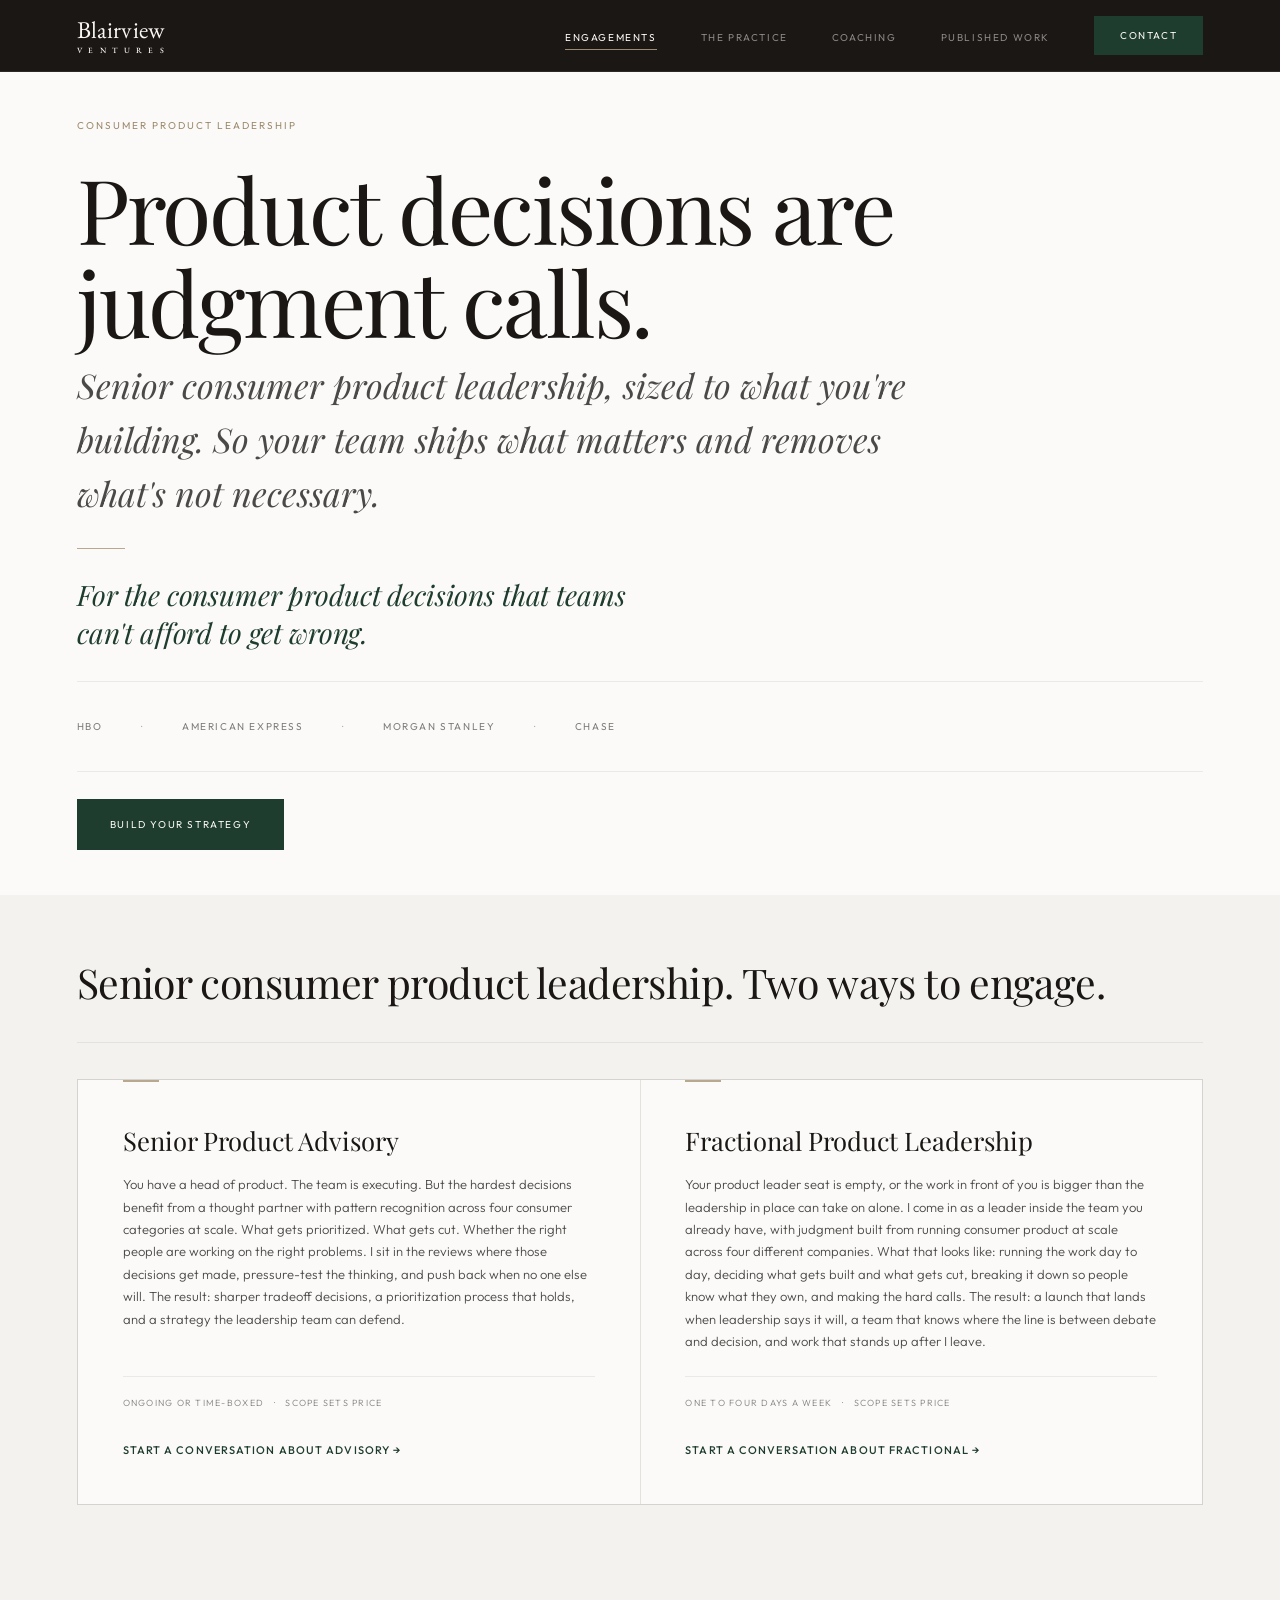
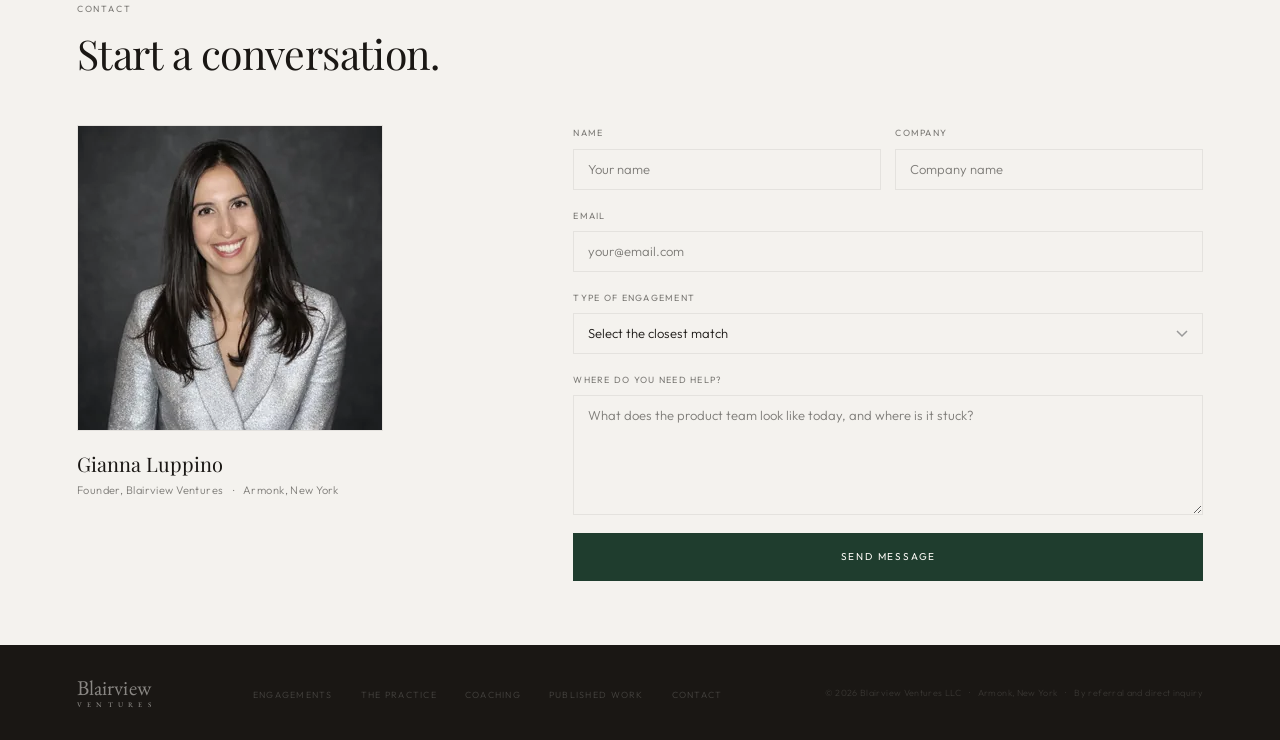
==== index.html @ 841ddc48 "Add files via upload" ====
<!doctype html>
<html lang="en">
<head>
<meta charset="utf-8">
<meta name="viewport" content="width=device-width, initial-scale=1, viewport-fit=cover">

<!-- Favicon — hosted PNG files so Google can crawl them for search results.
     favicon.png and apple-touch-icon.png must live at the repo root. -->
<link rel="icon" type="image/png" sizes="512x512" href="https://blairviewventures.com/favicon.png">
<link rel="icon" type="image/png" sizes="192x192" href="https://blairviewventures.com/favicon.png">
<link rel="apple-touch-icon" href="https://blairviewventures.com/apple-touch-icon.png">

<!-- ═══ PRIMARY SEO ═══
     Title includes: full "Chief Product Officer" disambiguation,
     VP of Product, Head of Product, Senior Product Advisory,
     and "Consumer-Facing" modifier for niche ownership.
     ═══════════════════ -->
<title>Blairview Ventures | Fractional Chief Product Officer (CPO), VP of Product, and Senior Product Advisory for Consumer-Facing Companies</title>
<meta name="description" content="Fractional product leadership for consumer-facing digital companies. Senior Product Advisory, Fractional CPO, and Fractional VP of Product. 17 years building consumer products at HBO GO (11-platform rollout in rapid succession), American Express (Pay with Membership Rewards inside Uber), Morgan Stanley (first production GenAI advisor platform), and Chase (digital wallets and payments). Armonk, NY.">

<!-- Open Graph -->
<meta property="og:title" content="Blairview Ventures | Fractional Consumer Product Leadership">
<meta property="og:description" content="Senior Product Advisory, Fractional Chief Product Officer, and Fractional VP of Product for consumer-facing companies. Built at HBO, American Express, Morgan Stanley, and Chase. ">
<meta property="og:type" content="website">
<meta property="og:url" content="https://blairviewventures.com">
<meta property="og:locale" content="en_US">

<!-- Twitter Card -->
<meta name="twitter:card" content="summary">
<meta name="twitter:title" content="Blairview Ventures | Fractional Product Leadership for Consumer Companies">
<meta name="twitter:description" content="Senior Product Advisory, Fractional CPO, and Fractional VP of Product for consumer-facing companies. Built at HBO, American Express, Morgan Stanley, and Chase.">

<!-- Canonical -->
<link rel="canonical" href="https://blairviewventures.com/">

<!-- Theme -->
<meta name="theme-color" content="#1A1714">
<meta name="apple-mobile-web-app-capable" content="yes">
<meta name="apple-mobile-web-app-status-bar-style" content="black-translucent">

<!-- ═══════════════════════════════════════════════════════════
     JSON-LD STRUCTURED DATA
     @graph with 9 entities:
     - ProfessionalService (Blairview Ventures LLC)
     - Person (Gianna Luppino) with hasOccupation alternates
     - 3x Service (Advisory, CPO, VP) with alternateName arrays
     - WebSite + WebPage
     - FAQPage (People Also Ask questions from SERP research)
     ═══════════════════════════════════════════════════════════ -->
<script type="application/ld+json">
{
  "@context": "https://schema.org",
  "@graph": [
    {
      "@type": "ProfessionalService",
      "@id": "https://blairviewventures.com/#organization",
      "name": "Blairview Ventures LLC",
      "legalName": "Blairview Ventures LLC",
      "url": "https://blairviewventures.com",
      "logo": {
        "@type": "ImageObject",
        "url": "https://blairviewventures.com/favicon.png",
        "width": 512,
        "height": 512
      },
      "image": "https://blairviewventures.com/favicon.png",
      "description": "Fractional product leadership and senior product advisory for consumer-facing digital companies. Three engagement types: Senior Product Advisory, Fractional Chief Product Officer (CPO), and Fractional VP of Product. Specializing in consumer product judgment, team management, prioritization, and execution at scale across streaming, payments, commerce, AI, and consumer digital products.",
      "foundingDate": "2026",
      "founder": { "@id": "https://blairviewventures.com/#founder" },
      "address": {
        "@type": "PostalAddress",
        "addressLocality": "Armonk",
        "addressRegion": "NY",
        "addressCountry": "US"
      },
      "areaServed": { "@type": "Country", "name": "United States" },
      "priceRange": "$$$",
      "knowsAbout": [
        { "@type": "Thing", "name": "Product Management", "sameAs": "https://en.wikipedia.org/wiki/Product_management" },
        { "@type": "Thing", "name": "Product Strategy", "sameAs": "https://en.wikipedia.org/wiki/Product_strategy" },
        { "@type": "Thing", "name": "New Product Development", "sameAs": "https://en.wikipedia.org/wiki/New_product_development" },
        { "@type": "Thing", "name": "User Experience Design", "sameAs": "https://en.wikipedia.org/wiki/User_experience_design" },
        { "@type": "Thing", "name": "Generative Artificial Intelligence", "sameAs": "https://en.wikipedia.org/wiki/Generative_artificial_intelligence" },
        { "@type": "Thing", "name": "Digital Wallet", "sameAs": "https://en.wikipedia.org/wiki/Digital_wallet" },
        { "@type": "Thing", "name": "Streaming Media", "sameAs": "https://en.wikipedia.org/wiki/Streaming_media" },
        "Fractional Chief Product Officer",
        "Fractional CPO for Consumer Companies",
        "B2C Product Leadership",
        "Consumer Digital Product Strategy",
        "Product Team Management and Prioritization",
        "Consumer Product Launch Strategy"
      ],
      "sameAs": [
        "https://www.linkedin.com/company/blairview-ventures"
      ],
      "hasOfferCatalog": {
        "@type": "OfferCatalog",
        "name": "Fractional Product Leadership Engagements",
        "itemListElement": [
          { "@type": "Offer", "itemOffered": { "@id": "https://blairviewventures.com/#service-advisory" } },
          { "@type": "Offer", "itemOffered": { "@id": "https://blairviewventures.com/#service-leadership" } }
        ]
      },
      "contactPoint": {
        "@type": "ContactPoint",
        "contactType": "New business inquiry",
        "email": "gianna@blairviewventures.com",
        "url": "https://blairviewventures.com/#contact",
        "areaServed": "US",
        "availableLanguage": "English",
        "description": "By appointment via Calendly. Every inquiry is read directly. Substantive response within two business days when there is a fit."
      },
      "potentialAction": {
        "@type": "ReserveAction",
        "name": "Book a 20-minute fit conversation",
        "target": {
          "@type": "EntryPoint",
          "urlTemplate": "https://calendly.com/gianna-blairviewventures/quick-connect",
          "actionPlatform": [
            "http://schema.org/DesktopWebPlatform",
            "http://schema.org/MobileWebPlatform"
          ]
        },
        "result": {
          "@type": "Reservation",
          "name": "Fit conversation"
        }
      }
    },
    {
      "@type": "Person",
      "@id": "https://blairviewventures.com/#founder",
      "name": "Gianna Luppino",
      "image": {
        "@type": "ImageObject",
        "url": "https://blairviewventures.com/Gianna_Luppino_Headshot.png",
        "width": 1024,
        "height": 1024
      },
      "jobTitle": "Founder, Fractional Chief Product Officer, and Senior Product Advisor",
      "description": "17 years building consumer-facing digital products at HBO, American Express, Morgan Stanley, and Chase. Fractional CPO, VP of Product, and Senior Product Advisor specializing in consumer product judgment, team management, prioritization, and product execution at scale.",
      "url": "https://blairviewventures.com",
      "worksFor": { "@id": "https://blairviewventures.com/#organization" },
      "address": {
        "@type": "PostalAddress",
        "addressLocality": "Armonk",
        "addressRegion": "NY",
        "addressCountry": "US"
      },
      "knowsAbout": [
        { "@type": "Thing", "name": "Product Management", "sameAs": "https://en.wikipedia.org/wiki/Product_management" },
        { "@type": "Thing", "name": "Streaming Media", "sameAs": "https://en.wikipedia.org/wiki/Streaming_media" },
        { "@type": "Thing", "name": "Digital Wallet", "sameAs": "https://en.wikipedia.org/wiki/Digital_wallet" },
        { "@type": "Thing", "name": "Generative Artificial Intelligence", "sameAs": "https://en.wikipedia.org/wiki/Generative_artificial_intelligence" },
        { "@type": "Thing", "name": "Loyalty Program", "sameAs": "https://en.wikipedia.org/wiki/Loyalty_program" },
        "Consumer Product Judgment",
        "Fractional Chief Product Officer",
        "Product Team Leadership and Management",
        "Product Prioritization and Roadmapping",
        "Consumer Product Launch at Scale"
      ],
      "sameAs": [
        "https://www.linkedin.com/in/gianna-luppino"
      ],
      "hasOccupation": [
        { "@type": "Occupation", "name": "Fractional Chief Product Officer" },
        { "@type": "Occupation", "name": "Fractional VP of Product" },
        { "@type": "Occupation", "name": "Senior Product Advisor" }
      ]
    },
    {
      "@type": "Service",
      "@id": "https://blairviewventures.com/#service-advisory",
      "name": "Senior Product Advisory",
      "alternateName": ["Product Strategy Advisory", "External Product Advisor", "Product Strategy Consulting", "Senior Product Consultant", "Fractional Product Advisor", "Consumer Product Strategy Advisory"],
      "serviceType": "Senior Product Advisory",
      "description": "Thought partnership for Chief Product Officers and VP Products navigating high-stakes product decisions, launch readiness, and product strategy pressure-testing. Pattern recognition from building and shipping consumer products across HBO, American Express, Morgan Stanley, and Chase over 17 years. Focused on what gets prioritized, what gets cut, and whether the right people are working on the right problems.",
      "provider": { "@id": "https://blairviewventures.com/#organization" },
      "areaServed": { "@type": "Country", "name": "United States" },
      "audience": { "@type": "BusinessAudience", "audienceType": "CPOs, VP Products, and product leaders at funded consumer-facing companies" }
    },
    {
      "@type": "Service",
      "@id": "https://blairviewventures.com/#service-leadership",
      "name": "Fractional Product Leadership",
      "alternateName": ["Fractional Chief Product Officer", "Fractional CPO", "Interim CPO", "Fractional VP of Product", "Interim VP of Product", "Fractional Head of Product", "Fractional CPO for Consumer Companies"],
      "serviceType": "Fractional Product Leadership",
      "description": "Full ownership of product strategy, team management, prioritization, and execution for consumer-facing companies with no dedicated product leader or a vacant VP Product seat. Whether the title is VP of Product, Head of Product, or another variant depends on the organization. The operator manages the people, the process, and the shipping cadence as a member of the leadership team.",
      "provider": { "@id": "https://blairviewventures.com/#organization" },
      "areaServed": { "@type": "Country", "name": "United States" },
      "audience": { "@type": "BusinessAudience", "audienceType": "Funded consumer-facing companies with no CPO or VP Product, technical founders, post-acquisition companies where product leadership was lost, companies where the VP Product seat is vacant" }
    },
    {
      "@type": "WebSite",
      "@id": "https://blairviewventures.com/#website",
      "url": "https://blairviewventures.com",
      "name": "Blairview Ventures",
      "publisher": { "@id": "https://blairviewventures.com/#organization" }
    },
    {
      "@type": "WebPage",
      "@id": "https://blairviewventures.com/#webpage",
      "url": "https://blairviewventures.com",
      "name": "Blairview Ventures — Fractional Chief Product Officer, VP of Product, and Senior Product Advisory for Consumer Companies",
      "isPartOf": { "@id": "https://blairviewventures.com/#website" },
      "about": { "@id": "https://blairviewventures.com/#organization" },
      "description": "Fractional product leadership for consumer-facing companies. Senior Product Advisory, Fractional CPO, and Fractional VP of Product. "
    },
    {
      "@type": "Book",
      "@id": "https://blairviewventures.com/#book-directness-penalty",
      "name": "The Directness Penalty",
      "alternateName": "The Directness Penalty: The quiet cost of being direct at the senior level",
      "author": { "@id": "https://blairviewventures.com/#founder" },
      "publisher": { "@id": "https://blairviewventures.com/#organization" },
      "inLanguage": "en-US",
      "bookFormat": "https://schema.org/EBook",
      "datePublished": "2026",
      "description": "The quiet cost of being direct at the senior level. How it shows up in performance reviews, promotion committees, and peer perception, and how to keep the directness that got you there without paying for it in every cycle. Frameworks for senior women in product, engineering, finance, and other leadership tracks.",
      "audience": { "@type": "Audience", "audienceType": "Senior women in product, engineering, finance, and leadership roles" },
      "about": [
        "Workplace communication for senior women",
        "Performance reviews and promotion committees",
        "Directness in professional feedback",
        "Gender dynamics in performance evaluation"
      ],
      "offers": {
        "@type": "Offer",
        "price": "197.00",
        "priceCurrency": "USD",
        "availability": "https://schema.org/InStock",
        "url": "https://blairviewventures.gumroad.com/l/directness-penalty",
        "seller": { "@id": "https://blairviewventures.com/#organization" }
      },
      "url": "https://blairviewventures.gumroad.com/l/directness-penalty"
    },
    {
      "@type": "Book",
      "@id": "https://blairviewventures.com/#book-real-offer",
      "name": "The Real Offer",
      "alternateName": "The Real Offer: What nobody tells you about getting in, moving up, and getting out",
      "author": { "@id": "https://blairviewventures.com/#founder" },
      "publisher": { "@id": "https://blairviewventures.com/#organization" },
      "inLanguage": "en-US",
      "bookFormat": "https://schema.org/EBook",
      "datePublished": "2026",
      "description": "What nobody tells you about getting in, moving up, and getting out. The political landscape, how compensation decisions are really made, and how to leave on your terms. Written for early-career professionals in finance, technology, and media, and for the senior women who mentor them.",
      "audience": { "@type": "Audience", "audienceType": "Early career professionals in finance, technology, and media" },
      "about": [
        "Job offer negotiation",
        "Career advancement and promotion",
        "Workplace politics and culture",
        "Compensation and equity",
        "Strategic exits and resignations"
      ],
      "offers": {
        "@type": "Offer",
        "price": "127.00",
        "priceCurrency": "USD",
        "availability": "https://schema.org/InStock",
        "url": "https://blairviewventures.gumroad.com/l/real-offer",
        "seller": { "@id": "https://blairviewventures.com/#organization" }
      },
      "url": "https://blairviewventures.gumroad.com/l/real-offer"
    },
    {
      "@type": "FAQPage",
      "@id": "https://blairviewventures.com/#faq",
      "mainEntity": [
        {
          "@type": "Question",
          "name": "What does a fractional Chief Product Officer (CPO) do?",
          "acceptedAnswer": {
            "@type": "Answer",
            "text": "A fractional Chief Product Officer provides senior product leadership on a part-time or project basis. At Blairview Ventures, this means full ownership of product strategy, team management, prioritization, and execution for consumer-facing companies that do not have a dedicated product leader. The fractional CPO runs product as a member of the leadership team, managing what gets built, who builds it, and in what order."
          }
        },
        {
          "@type": "Question",
          "name": "What is the difference between a fractional CPO and an interim CPO?",
          "acceptedAnswer": {
            "@type": "Answer",
            "text": "An interim CPO is a full-time, short-term engagement focused on operational continuity, typically filling a vacant seat for 6 to 12 months. A fractional CPO works part-time on an ongoing basis, providing executive product leadership without the cost or commitment of a full-time hire. The fractional model works best when the company needs senior product judgment and team leadership but the workload does not yet justify a full-time executive."
          }
        },
        {
          "@type": "Question",
          "name": "When should a consumer company consider hiring a fractional CPO?",
          "acceptedAnswer": {
            "@type": "Answer",
            "text": "A consumer-facing company should consider a fractional CPO when product decisions are being made by a technical founder or CEO at 50 or more employees, when the CPO or VP Product seat was lost and not replaced, when the product team has grown beyond what the founder can manage, or when the company is approaching a major consumer product launch and needs senior product leadership without a 3 to 6 month executive search."
          }
        },
        {
          "@type": "Question",
          "name": "What is the difference between a fractional CPO and a Senior Product Advisor?",
          "acceptedAnswer": {
            "@type": "Answer",
            "text": "A fractional CPO has full ownership of product strategy and execution, including managing the product team. A Senior Product Advisor works with existing product leadership as a thought partner on high-stakes decisions, launch readiness, and strategy pressure-testing. The advisor brings the judgment; the internal team does the work. The right structure depends on whether the company needs someone to own the function or sharpen it."
          }
        }
      ]
    }
  ]
}
</script>

<!-- ═══ GA4 ANALYTICS — Activated April 27, 2026 ═══ -->
<script async src="https://www.googletagmanager.com/gtag/js?id=G-Q9TN40JF1M"></script>
<script>
  window.dataLayer = window.dataLayer || [];
  function gtag(){dataLayer.push(arguments);}
  gtag('js', new Date());
  gtag('config', 'G-Q9TN40JF1M');
</script>

<link rel="preconnect" href="https://fonts.googleapis.com">
<link rel="preconnect" href="https://fonts.gstatic.com" crossorigin>
<link rel="preload" as="style" href="https://fonts.googleapis.com/css2?family=EB+Garamond:wght@400;500&family=Playfair+Display:ital,wght@0,300;0,400;0,500;1,300;1,400&family=Outfit:wght@300;400;500&display=swap">
<link href="https://fonts.googleapis.com/css2?family=EB+Garamond:wght@400;500&family=Playfair+Display:ital,wght@0,300;0,400;0,500;1,300;1,400&family=Outfit:wght@300;400;500&display=swap" rel="stylesheet" media="print" onload="this.media='all'">
<noscript><link href="https://fonts.googleapis.com/css2?family=EB+Garamond:wght@400;500&family=Playfair+Display:ital,wght@0,300;0,400;0,500;1,300;1,400&family=Outfit:wght@300;400;500&display=swap" rel="stylesheet"></noscript>

<!-- Inline override for contact-section large headshot (2026-05-22) -->
<style>
  .headshot-wrap--large { display: flex; flex-direction: column; align-items: flex-start; }
  .headshot-wrap--large .headshot--large {
    width: 100%;
    max-width: 360px;
    height: auto;
    aspect-ratio: 1 / 1;
    object-fit: cover;
    object-position: center top;
    filter: grayscale(15%) contrast(1.02);
    border: 1px solid var(--rule);
    margin-bottom: 20px;
  }
  .headshot-wrap--large .headshot-name { font-size: 20px; margin-top: 0; }
  .headshot-wrap--large .headshot-title { font-size: 11px; margin-top: 4px; }
  @media (max-width: 768px) {
    .headshot-wrap--large .headshot--large { max-width: 240px; }
  }
</style>
</head>
<link rel="stylesheet" href="/styles.css">
<body>

<!-- ═══ NAV ═══ -->
<nav role="banner">
  <div class="nav-inner">
    <a href="/" class="nav-logo" aria-label="Blairview Ventures">
      <span class="wordmark-stack">
        <span class="wm-primary">Blairview</span>
        <span class="wm-secondary" aria-hidden="true"><span>V</span><span>E</span><span>N</span><span>T</span><span>U</span><span>R</span><span>E</span><span>S</span></span>
      </span>
    </a>
    <ul class="nav-links" role="list">
      <li><a href="/#engagements" class="nav-active" title="Engagement types and fractional product leadership">Engagements</a></li>
      <li><a href="/practice/" title="Gianna Luppino's 17-year product leadership background">The Practice</a></li>
      <li><a href="/coaching/" title="Interview coaching for product leaders">Coaching</a></li>
      <li><a href="/published-work/" title="The Directness Penalty and The Real Offer">Published Work</a></li>
      <li><a href="/#contact" class="nav-cta" title="Start a 20-minute fit conversation">Contact</a></li>
    </ul>
    <button class="nav-hamburger" id="hamburger" aria-label="Menu" aria-expanded="false">
      <span></span><span></span><span></span>
    </button>
  </div>
</nav>

<div class="mobile-drawer" id="drawer" role="navigation" aria-label="Mobile menu">
  <a href="/#engagements" class="nav-active" onclick="closeDrawer()">Engagements</a>
  <a href="/practice/" onclick="closeDrawer()">The Practice</a>
  <a href="/coaching/" onclick="closeDrawer()">Coaching</a>
  <a href="/published-work/" onclick="closeDrawer()">Published Work</a>
  <a href="/#contact" class="mob-cta" onclick="closeDrawer()">Contact</a>
</div>

<main>

<!-- ═══ HERO ═══ -->
<section class="hero" id="top">
  <div class="inner">
    <p class="hero-eyebrow" style="color:var(--gold)">Consumer Product Leadership</p>

    <h1 class="hero-headline">
      Product decisions are judgment calls.
      <em>Senior consumer product leadership, sized to what you're building. So your team ships what matters and removes what's not necessary.</em>
    </h1>

    <div class="hero-rule"></div>

    <div class="hero-signature">For the consumer product decisions that teams can't afford to get wrong.</div>

    <div class="hero-cred-strip" style="display:flex;align-items:center;gap:clamp(20px,3vw,40px);font-family:var(--ff-body);font-size:10px;letter-spacing:0.16em;text-transform:uppercase;color:var(--text-caption);font-weight:400;padding:clamp(24px,3vw,36px) 0;margin:clamp(16px,2vw,24px) 0;border-top:0.5px solid var(--rule);border-bottom:0.5px solid var(--rule);opacity:0;animation:fadeUp 0.8s ease 0.8s forwards;">
      <span>HBO</span>
      <span class="hero-cred-divider" style="color:var(--gold-light)">&middot;</span>
      <span>American Express</span>
      <span class="hero-cred-divider" style="color:var(--gold-light)">&middot;</span>
      <span>Morgan Stanley</span>
      <span class="hero-cred-divider" style="color:var(--gold-light)">&middot;</span>
      <span>Chase</span>
    </div>

    <div class="hero-actions">
      <a href="#contact" class="btn btn-sage">Build Your Strategy</a>
    </div>
  </div>
</section>


<!-- ═══ ENGAGEMENTS ═══ -->
<section class="section" style="background:var(--cream-2)" id="engagements">
  <div class="inner">
    <div style="padding-bottom:clamp(24px,3vw,36px);margin-bottom:clamp(24px,3vw,36px);border-bottom:1px solid var(--rule);">
      <!-- H2 covers both engagement types and replaces the prior split header + paragraph -->
      <h2 class="display-md reveal reveal-d1">Senior consumer product leadership. Two ways to engage.</h2>
    </div>
    <div class="eng-grid reveal" style="grid-template-columns: repeat(2, 1fr);">
      <!-- SENIOR PRODUCT ADVISORY -->
      <div class="eng-card">
        <div class="eng-name">Senior Product Advisory</div>
        <div class="mobile-collapse-wrap">
          <input type="checkbox" id="mc-advisory" class="mobile-collapse-input">
          <div class="eng-body mobile-collapse">You have a head of product. The team is executing. But the hardest decisions benefit from a thought partner with pattern recognition across four consumer categories at scale. What gets prioritized. What gets cut. Whether the right people are working on the right problems. I sit in the reviews where those decisions get made, pressure-test the thinking, and push back when no one else will. The result: sharper tradeoff decisions, a prioritization process that holds, and a strategy the leadership team can defend.</div>
          <label class="mobile-collapse-toggle" for="mc-advisory"><span class="more-label">Read more &rarr;</span><span class="less-label">Read less</span></label>
        </div>
        <div class="eng-footer">Ongoing or time-boxed &ensp;&middot;&ensp; Scope sets price</div>
        <a href="#contact?type=advisory" class="eng-cta" data-engagement="Senior Product Advisory">Start a Conversation About Advisory&nbsp;&rarr;</a>
      </div>
      <!-- FRACTIONAL PRODUCT LEADERSHIP -->
      <div class="eng-card">
        <div class="eng-name">Fractional Product Leadership</div>
        <div class="mobile-collapse-wrap">
          <input type="checkbox" id="mc-fractional" class="mobile-collapse-input">
          <div class="eng-body mobile-collapse">Your product leader seat is empty, or the work in front of you is bigger than the leadership in place can take on alone. I come in as a leader inside the team you already have, with judgment built from running consumer product at scale across four different companies. What that looks like: running the work day to day, deciding what gets built and what gets cut, breaking it down so people know what they own, and making the hard calls. The result: a launch that lands when leadership says it will, a team that knows where the line is between debate and decision, and work that stands up after I leave.</div>
          <label class="mobile-collapse-toggle" for="mc-fractional"><span class="more-label">Read more &rarr;</span><span class="less-label">Read less</span></label>
        </div>
        <div class="eng-footer">One to four days a week &ensp;&middot;&ensp; Scope sets price</div>
        <a href="#contact?type=fractional" class="eng-cta" data-engagement="Fractional Product Leadership">Start a Conversation About Fractional&nbsp;&rarr;</a>
      </div>
    </div>
  </div>
</section>

<!-- ═══════════════════════════════════════════════════════════
     ENGAGEMENT NOTES PLACEHOLDER
     Uncomment and populate when first anonymized engagement note
     is approved for display. Structure is ready; keep it spare
     (one note at a time, no testimonial-carousel pattern).

     Suggested pattern:
     - Label: "Engagement Note" or "From a recent engagement"
     - Body: 2-3 sentence anonymized outcome in operator voice
     - Attribution: "Series B consumer fintech" / "Seed-stage
       consumer marketplace" / similar — never named clients

<section class="section" style="background:var(--cream)" id="engagement-notes">
  <div class="inner">
    <p class="label reveal" style="margin-bottom:14px">Engagement Note</p>
    <div class="reveal reveal-d1" style="max-width:64ch;">
      <p class="display-sm" style="color:var(--ink);margin-bottom:20px;font-style:italic;">
        [2-3 sentence anonymized outcome goes here.]
      </p>
      <p class="label" style="color:var(--text-caption);">
        [Stage and category, no client name]
      </p>
    </div>
  </div>
</section>

     ═══════════════════════════════════════════════════════════ -->


<!-- COACHING section relocated to /coaching/ on 2026-05-22 -->


<!-- ═══ CONTACT ═══ -->
<section class="section" style="background:var(--cream-2)" id="contact">
  <div class="inner">
    <p class="label reveal" style="margin-bottom:14px">Contact</p>
    <h2 class="display-md reveal reveal-d1" style="margin-bottom:48px">Start a conversation.</h2>
    <div class="contact-grid">
      <div class="reveal reveal-d1">
        <div class="headshot-wrap headshot-wrap--large" style="margin-top:0;">
          <picture>
            <source type="image/webp" srcset="/images/Gianna_Luppino_Headshot_304.webp">
            <source type="image/png" srcset="/images/Gianna_Luppino_Headshot_304.png 2x, /images/Gianna_Luppino_Headshot_152.png 1x">
            <img src="/images/Gianna_Luppino_Headshot_304.png" alt="Gianna Luppino, Founder of Blairview Ventures" class="headshot headshot--large" loading="lazy" decoding="async">
          </picture>
          <p class="headshot-name">Gianna Luppino</p>
          <p class="headshot-title">Founder, Blairview Ventures &ensp;&middot;&ensp; Armonk, New York</p>
        </div>
      </div>
      <div class="reveal reveal-d2">
        <!--
        Formspree connected April 17, 2026
        -->
        <form id="contact-form" action="https://formspree.io/f/mlgablzr" method="POST" novalidate>
          <div class="form-row-2">
            <div class="form-group"><label class="form-lbl" for="f-name">Name</label><input id="f-name" type="text" name="name" class="form-ctrl" placeholder="Your name" autocomplete="name" required></div>
            <div class="form-group"><label class="form-lbl" for="f-company">Company</label><input id="f-company" type="text" name="company" class="form-ctrl" placeholder="Company name" autocomplete="organization"></div>
          </div>
          <div class="form-group"><label class="form-lbl" for="f-email">Email</label><input id="f-email" type="email" name="email" class="form-ctrl" placeholder="your@email.com" autocomplete="email" required></div>
          <div class="form-group">
            <label class="form-lbl" for="f-engagement">Type of Engagement</label>
            <select id="f-engagement" name="engagement" class="form-ctrl is-select">
              <option value="" disabled selected>Select the closest match</option>
              <option>Senior Product Advisory</option>
              <option>Fractional Product Leadership</option>
              <option>Interview Coaching</option>
              <option>Not sure yet</option>
            </select>
          </div>
          <div class="form-group"><label class="form-lbl" for="f-message">Where do you need help?</label><textarea id="f-message" name="message" class="form-ctrl is-textarea" placeholder="What does the product team look like today, and where is it stuck?" required></textarea></div>
          <button type="submit" class="form-submit" id="form-submit-btn">Send Message</button>
          <div id="form-success" style="display:none;margin-top:16px;padding:16px;background:var(--sage);color:var(--on-dark);font-size:13px;line-height:1.6;text-align:center;font-weight:300;">
            Message received.
          </div>
        </form>
      </div>
    </div>
  </div>
</section>

</main>

<!-- ═══ FOOTER ═══ -->
<footer class="footer-wrap" role="contentinfo">
  <div class="footer-inner">
    <span class="footer-brand" aria-label="Blairview Ventures">
      <span class="wordmark-stack wordmark-stack--footer">
        <span class="wm-primary">Blairview</span>
        <span class="wm-secondary" aria-hidden="true"><span>V</span><span>E</span><span>N</span><span>T</span><span>U</span><span>R</span><span>E</span><span>S</span></span>
      </span>
    </span>
    <ul class="footer-nav" role="list">
      <li><a href="/#engagements">Engagements</a></li>
      <li><a href="/practice/">The Practice</a></li>
      <li><a href="/coaching/">Coaching</a></li>
      <li><a href="/published-work/">Published Work</a></li>
      <li><a href="/#contact">Contact</a></li>
    </ul>
    <address class="footer-legal h-card" itemscope itemtype="https://schema.org/Organization" style="font-style:normal;">
      <span>&copy; 2026 <span class="p-name org" itemprop="name">Blairview Ventures LLC</span></span>
      &ensp;&middot;&ensp;
      <span class="p-adr" itemprop="address" itemscope itemtype="https://schema.org/PostalAddress">
        <span class="p-locality" itemprop="addressLocality">Armonk</span>,
        <span class="p-region" itemprop="addressRegion">New York</span>
        <span class="p-country-name" itemprop="addressCountry" hidden>United States</span>
      </span>
      &ensp;&middot;&ensp;
      <span>By referral and direct inquiry</span>
    </address>
  </div>
</footer>

<script src="/scripts.js"></script>

</body>
</html>
---- styles.css ----
/* ── RESET ── */
*,*::before,*::after{box-sizing:border-box}
html{font-size:100%;-webkit-text-size-adjust:100%;scroll-behavior:smooth}
body{margin:0;-webkit-font-smoothing:antialiased;-moz-osx-font-smoothing:grayscale}
h1,h2,h3,h4,h5,h6,p,blockquote,pre,dl,dd,ol,ul,figure,hr,fieldset,legend{margin:0;padding:0}
ol,ul{list-style:none}
a{background-color:transparent;color:inherit;text-decoration:none}
img{border-style:none;display:block;max-width:100%}
button,input,optgroup,select,textarea{font-family:inherit;font-size:100%;line-height:1.15;margin:0}
button,[type="button"],[type="submit"]{-webkit-appearance:button;cursor:pointer}
button::-moz-focus-inner,[type="button"]::-moz-focus-inner{border-style:none;padding:0}
textarea{overflow:auto;resize:vertical}
[hidden]{display:none}
:focus-visible{outline:2px solid #1F3D2E;outline-offset:2px}

/* ── TOKENS ── */
:root {
  --cream:        #FBFAF8;
  --cream-2:      #F4F2EE;
  --warm-white:   #FFFFFE;
  --ink:          #1A1714;
  --ink-soft:     #2C2924;
  --sage:         #1F3D2E;
  --sage-light:   #2E5742;
  --gold:         #9C8B6E;
  --gold-light:   #B8A88E;
  --text-primary: rgba(26,23,20,0.90);
  --text-body:    rgba(26,23,20,0.78);
  --text-caption: rgba(26,23,20,0.55);
  --text-ghost:   rgba(26,23,20,0.08);
  --on-dark:      #FAF8F4;
  --on-dark-soft: rgba(250,248,244,0.50);
  --on-dark-rule: rgba(250,248,244,0.08);
  --rule:         rgba(26,23,20,0.07);
  --ff-display:   'Playfair Display', Georgia, 'Times New Roman', serif;
  --ff-body:      'Outfit', system-ui, -apple-system, sans-serif;
  --max:          1280px;
  --pad-x:        clamp(28px, 6vw, 100px);
  --pad-section:  clamp(40px, 5vw, 72px);
  --nav-h:        72px;
}

/* ── TYPOGRAPHY ── */
body {
  font-family: var(--ff-body);
  background: var(--cream);
  color: var(--text-primary);
  font-size: 15px;
  line-height: 1.7;
  font-weight: 300;
}
.label {
  font-family: var(--ff-body);
  font-size: 9px;
  letter-spacing: 0.20em;
  text-transform: uppercase;
  font-weight: 400;
  color: var(--text-caption);
}
.display-md {
  font-family: var(--ff-display);
  font-size: clamp(28px, 3.2vw, 48px);
  font-weight: 300;
  line-height: 1.15;
  letter-spacing: -0.015em;
  color: var(--ink);
}
.display-sm {
  font-family: var(--ff-display);
  font-size: clamp(19px, 2vw, 28px);
  font-weight: 400;
  line-height: 1.28;
  letter-spacing: -0.012em;
}
.body-lg {
  font-size: clamp(14px, 1.1vw, 16px);
  line-height: 1.85;
  font-weight: 300;
  color: var(--text-body);
}

/* ── LAYOUT ── */
.section    { padding: var(--pad-section) var(--pad-x); }
.inner      { max-width: var(--max); margin: 0 auto; }

/* When two same-background sections sit adjacent, collapse the dead zone
   between them by ~50% on the second section's top. Targets the exact
   inline-style values used in the markup. */
.section[style*="--cream)"] + .section[style*="--cream)"],
.section[style*="--cream-2)"] + .section[style*="--cream-2)"] {
  padding-top: calc(var(--pad-section) * 0.5);
}

/* ── NAV ── */
nav {
  position: fixed; top: 0; left: 0; right: 0; z-index: 100;
  height: var(--nav-h);
  background: var(--ink);
  border-bottom: 1px solid var(--on-dark-rule);
  transition: box-shadow 0.3s;
  padding: 0 var(--pad-x);
}
nav.is-scrolled { box-shadow: 0 2px 20px rgba(0,0,0,0.15); }
.nav-inner {
  max-width: var(--max); margin: 0 auto; height: 100%;
  display: flex; align-items: center; justify-content: space-between;
}
.nav-logo {
  display: inline-flex;
  align-items: center;
  line-height: 1;
  color: var(--on-dark);
}
.wordmark-stack {
  display: inline-flex;
  flex-direction: column;
  align-items: stretch;
  line-height: 1;
}
.wm-primary {
  font-family: 'EB Garamond', Garamond, Georgia, serif;
  font-weight: 400;
  font-size: 24px;
  letter-spacing: 0.005em;
  line-height: 1;
}
.wm-secondary {
  font-family: 'EB Garamond', Garamond, Georgia, serif;
  font-weight: 500;
  font-size: 8px;
  text-transform: uppercase;
  line-height: 1;
  margin-top: 4px;
  /* Justified to match width of "Blairview" above via flex space-between
     across letter spans. Eliminates the near-match optical problem of
     fixed letter-spacing. Scale-invariant — works at every nav, footer,
     and hero scale without re-tuning. April 22, 2026. */
  display: flex;
  justify-content: space-between;
  width: 100%;
}
.wm-secondary > span {
  display: inline-block;
}
.nav-links { display: flex; gap: 44px; align-items: center; }
.nav-links a {
  font-family: var(--ff-body);
  font-size: 10px; letter-spacing: 0.16em; text-transform: uppercase;
  color: var(--on-dark-soft); font-weight: 400; transition: color 0.3s;
}
.nav-links a:hover { color: var(--on-dark); }
.nav-cta {
  display: inline-flex; align-items: center;
  background: var(--sage); color: var(--on-dark) !important;
  padding: 11px 26px;
  font-size: 10px; letter-spacing: 0.14em; text-transform: uppercase; font-weight: 400;
  transition: background 0.3s;
}
.nav-cta:hover { background: var(--sage-light); }
.nav-hamburger {
  display: none; flex-direction: column; justify-content: center;
  gap: 5px; width: 44px; height: 44px; background: none; border: none;
  padding: 11px; align-items: center;
}
.nav-hamburger span {
  display: block; width: 22px; height: 1px;
  background: var(--on-dark-soft);
  transition: transform 0.25s, opacity 0.25s; transform-origin: center;
}
.nav-hamburger.is-open span:nth-child(1) { transform: translateY(6px) rotate(45deg); }
.nav-hamburger.is-open span:nth-child(2) { opacity: 0; }
.nav-hamburger.is-open span:nth-child(3) { transform: translateY(-6px) rotate(-45deg); }

/* ── MOBILE DRAWER ── */
.mobile-drawer {
  position: fixed; top: var(--nav-h); left: 0; right: 0; bottom: 0; z-index: 99;
  background: var(--ink); padding: 40px var(--pad-x);
  display: flex; flex-direction: column; gap: 0;
  transform: translateX(100%); transition: transform 0.28s ease;
}
.mobile-drawer.is-open { transform: translateX(0); }
.mobile-drawer a {
  font-size: 10px; letter-spacing: 0.18em; text-transform: uppercase;
  color: var(--on-dark-soft); font-weight: 400;
  padding: 22px 0; border-bottom: 1px solid var(--on-dark-rule); transition: color 0.2s;
}
.mobile-drawer a:hover { color: var(--on-dark); }
.mobile-drawer .mob-cta {
  margin-top: 32px; background: var(--sage); color: var(--on-dark) !important;
  text-align: center; padding: 18px; border: none;
}

/* ── HERO ── */
.hero {
  min-height: auto;
  padding-top: var(--nav-h);
  padding-left: var(--pad-x);
  padding-right: var(--pad-x);
  background: var(--cream);
  display: flex; align-items: center;
  position: relative; overflow: hidden;
}
.hero .inner {
  position: relative; z-index: 1;
  padding: clamp(36px, 5vh, 64px) 0;
  width: 100%;
  max-width: var(--max);
  margin: 0 auto;
}
.hero-eyebrow {
  font-family: var(--ff-body); font-size: 10px;
  letter-spacing: 0.20em; text-transform: uppercase;
  color: var(--gold); font-weight: 400;
  margin-bottom: clamp(20px, 3vh, 36px);
  opacity: 0; animation: fadeUp 0.8s ease 0.2s forwards;
}
.hero-headline {
  font-family: var(--ff-display);
  font-size: clamp(52px, 7vw, 104px);
  font-weight: 300; line-height: 1.04;
  letter-spacing: -0.025em; color: var(--ink);
  max-width: 16ch;
  opacity: 0; animation: fadeUp 1s ease 0.4s forwards;
}
.hero-headline em {
  font-style: italic; font-weight: 300;
  display: block; margin-top: 0.3em;
  font-size: 0.38em; letter-spacing: 0;
  color: var(--text-body); line-height: 1.6;
}
.hero-rule {
  width: 48px; height: 1px; background: var(--gold-light);
  margin: clamp(20px, 3vh, 36px) 0;
  opacity: 0; animation: fadeUp 0.8s ease 0.7s forwards;
}
.hero-signature {
  font-family: var(--ff-display);
  font-style: italic;
  font-weight: 400;
  font-size: clamp(20px, 2.2vw, 30px);
  line-height: 1.35;
  letter-spacing: -0.005em;
  color: var(--sage);
  max-width: 36ch;
  margin-bottom: clamp(24px, 3.2vh, 40px);
  opacity: 0;
  animation: fadeUp 0.9s ease 0.75s forwards;
}

/* ── CREDENTIAL STRIP ── */
.credential-strip {
  display: grid; grid-template-columns: repeat(4, 1fr);
  gap: 0; border-top: 1px solid var(--rule);
  opacity: 0; animation: fadeUp 0.8s ease 0.9s forwards;
}
.cred-item {
  padding: clamp(24px, 3vw, 36px) 0;
  padding-right: clamp(20px, 2.5vw, 40px);
  border-bottom: 1px solid var(--rule);
  position: relative;
}
.cred-item:not(:last-child)::after {
  content: ''; position: absolute; right: 0;
  top: 24px; bottom: 24px; width: 1px;
  background: var(--rule);
}
.cred-item:not(:first-child) { padding-left: clamp(20px, 2.5vw, 40px); }
.cred-era {
  font-family: var(--ff-body); font-size: 9px;
  letter-spacing: 0.18em; text-transform: uppercase;
  color: var(--text-caption); font-weight: 400; margin-bottom: 10px;
}
.cred-title {
  font-family: var(--ff-display);
  font-size: clamp(15px, 1.3vw, 19px);
  font-weight: 400; color: var(--ink);
  line-height: 1.35; margin-bottom: 8px;
}
.cred-desc {
  font-family: var(--ff-body); font-size: 12px;
  color: var(--text-body); line-height: 1.65; font-weight: 300;
}

/* ── HERO ACTIONS ── */
.hero-actions {
  display: flex; gap: 14px;
  margin-top: clamp(20px, 3vh, 32px);
  opacity: 0; animation: fadeUp 0.8s ease 1.1s forwards;
}

/* ── BUTTONS ── */
.btn {
  display: inline-flex; align-items: center; justify-content: center;
  font-family: var(--ff-body);
  font-size: 10px; letter-spacing: 0.16em; text-transform: uppercase; font-weight: 400;
  padding: 16px 32px; transition: all 0.3s ease;
  border: 1px solid transparent; white-space: nowrap;
}
.btn-sage { background: var(--sage); color: var(--on-dark); border-color: var(--sage); }
.btn-sage:hover { background: var(--sage-light); border-color: var(--sage-light); }
.btn-outline { background: transparent; color: var(--ink); border-color: var(--rule); }
.btn-outline:hover { border-color: var(--ink); }
.btn-ink { background: var(--ink); color: var(--on-dark); border-color: var(--ink); }
.btn-ink:hover { background: var(--ink-soft); border-color: var(--ink-soft); }

/* ── ENGAGEMENTS ── */
.eng-grid {
  display: grid; grid-template-columns: repeat(3, 1fr);
  gap: 1px; background: var(--rule); border: 1px solid var(--rule);
}
.eng-card {
  background: var(--cream);
  padding: clamp(32px, 3.5vw, 52px);
  display: flex; flex-direction: column;
  transition: background 0.3s;
  position: relative;
}
.eng-card::before {
  content: '';
  position: absolute;
  top: 0; left: clamp(32px, 3.5vw, 52px);
  width: 36px; height: 2px;
  background: var(--gold-light);
}
.eng-card:hover { background: var(--warm-white); }
.eng-num {
  font-family: var(--ff-display); font-size: 11px;
  color: var(--text-caption); margin-bottom: 18px;
}
.eng-name {
  font-family: var(--ff-display);
  font-size: clamp(20px, 2vw, 28px);
  font-weight: 400; color: var(--ink);
  line-height: 1.2; margin-bottom: 18px;
}
.eng-body {
  font-family: var(--ff-body); font-size: 13px;
  color: var(--text-body); line-height: 1.72; font-weight: 300;
  flex: 1; margin-bottom: 24px;
}
.eng-footer {
  font-family: var(--ff-body); font-size: 9px;
  letter-spacing: 0.14em; text-transform: uppercase;
  color: var(--text-caption);
  padding-top: 18px; border-top: 1px solid var(--rule);
  margin-top: auto;
}
.eng-cta {
  display: inline-block;
  font-family: var(--ff-body); font-size: 11px;
  letter-spacing: 0.10em; text-transform: uppercase;
  color: var(--sage); font-weight: 500;
  text-decoration: none;
  margin-top: 16px; padding-top: 14px;
  transition: color 0.2s;
}
.eng-cta:hover { color: var(--sage-light); }

/* ── PRACTICE / TIMELINE ── */
.practice-grid {
  display: grid; grid-template-columns: 1fr 1fr;
  gap: clamp(48px, 6vw, 104px); align-items: start;
}
.timeline { display: flex; flex-direction: column; }
.tl-entry {
  padding-bottom: clamp(24px, 3vw, 36px); margin-bottom: clamp(24px, 3vw, 36px);
  border-bottom: 1px solid var(--rule); position: relative;
}
.tl-entry:last-child { border-bottom: none; margin-bottom: 0; }
.tl-dot {
  position: absolute; left: 0; top: 6px;
  width: 6px; height: 6px; border-radius: 50%;
  background: var(--sage);
}
.tl-era { font-size: 9px; letter-spacing: 0.14em; text-transform: uppercase; color: var(--text-caption); margin-bottom: 4px; }
.tl-title { font-family: var(--ff-display); font-size: clamp(16px, 1.4vw, 20px); font-weight: 400; color: var(--ink); line-height: 1.28; margin-bottom: 6px; }
.tl-body { font-size: 12px; color: var(--text-body); line-height: 1.65; font-weight: 300; }

/* ── DIAGNOSTIC / PULLQUOTE ── */
.diagnostic-grid {
  display: grid; grid-template-columns: 55fr 45fr;
  gap: clamp(48px, 6vw, 104px); align-items: center;
}
.trigger-list { margin-top: 32px; }
.trigger-item {
  display: grid; grid-template-columns: 28px 1fr; gap: 20px; align-items: start;
  padding: 14px 0; border-bottom: 1px solid var(--rule);
}
.trigger-item:first-child { border-top: 1px solid var(--rule); }
.trigger-num { font-family: var(--ff-display); font-size: 11px; color: var(--text-caption); padding-top: 1px; }
.trigger-text { font-size: 13px; color: var(--text-body); line-height: 1.65; font-weight: 300; }
.pullquote { background: var(--ink); padding: clamp(32px,3.5vw,52px); position: relative; }
.pullquote-mark { font-family: var(--ff-display); font-size: 72px; line-height: 0.8; color: rgba(250,248,244,0.06); margin-bottom: 8px; }
.pullquote-text { font-family: var(--ff-display); font-size: clamp(17px, 1.8vw, 22px); color: var(--on-dark); font-weight: 300; font-style: italic; line-height: 1.55; margin-bottom: 20px; }
.pullquote-attr { font-size: 9px; letter-spacing: 0.14em; text-transform: uppercase; color: rgba(250,248,244,0.28); }
.stat-strip {
  display: grid; grid-template-columns: repeat(3,1fr);
  border: 1px solid var(--rule); border-top: none;
}
.stat-cell { padding: 20px 18px; border-right: 1px solid var(--rule); }
.stat-cell:last-child { border-right: none; }
.stat-num { font-family: var(--ff-display); font-size: clamp(28px,3vw,40px); font-weight: 300; color: var(--ink); line-height: 1; margin-bottom: 6px; }
.stat-lbl { font-size: 9px; letter-spacing: 0.10em; text-transform: uppercase; color: var(--text-caption); }

/* ── COACHING ── */
.coaching-grid {
  display: grid; grid-template-columns: repeat(3,1fr);
  gap: 1px; background: var(--rule); border: 1px solid var(--rule);
}
.coaching-card {
  background: var(--cream); padding: clamp(28px,3vw,44px);
  display: flex; flex-direction: column; transition: background 0.2s;
}
.coaching-card:hover { background: var(--warm-white); }
.coaching-num { font-family: var(--ff-display); font-size: 11px; color: var(--text-caption); margin-bottom: 14px; }
.coaching-title { font-family: var(--ff-display); font-size: clamp(18px,1.6vw,24px); font-weight: 400; color: var(--ink); line-height: 1.2; margin-bottom: 16px; }
.coaching-body { font-size: 13px; color: var(--text-body); line-height: 1.72; font-weight: 300; flex: 1; margin-bottom: 20px; }
.coaching-price { font-family: var(--ff-display); font-size: clamp(24px, 2.5vw, 32px); font-weight: 300; color: var(--ink); margin-top: auto; line-height: 1; }
.coaching-price-sub { font-family: var(--ff-body); font-size: 9px; letter-spacing: 0.12em; text-transform: uppercase; color: var(--text-caption); margin-top: 6px; }

/* ── CONTACT ── */
.contact-grid {
  display: grid; grid-template-columns: 4fr 6fr;
  gap: clamp(48px, 6vw, 104px); align-items: start;
}
.contact-row { margin-bottom: 22px; }
.contact-lbl { font-size: 9px; letter-spacing: 0.14em; text-transform: uppercase; color: var(--text-caption); margin-bottom: 5px; }
.contact-val { font-size: 14px; color: var(--text-body); font-weight: 300; }
.form-group { margin-bottom: 18px; }
.form-row-2 { display: grid; grid-template-columns: 1fr 1fr; gap: 14px; }
.form-lbl {
  display: block; font-size: 9px; letter-spacing: 0.14em; text-transform: uppercase;
  color: var(--text-caption); font-weight: 400; margin-bottom: 8px;
}
.form-ctrl {
  display: block; width: 100%; background: var(--cream-2);
  border: 1px solid var(--rule); color: var(--ink);
  font-family: var(--ff-body); font-size: 13px; padding: 12px 14px;
  transition: border-color 0.2s; appearance: none; font-weight: 300;
}
.form-ctrl:focus { outline: none; border-color: var(--sage); }
.form-ctrl::placeholder { color: var(--text-caption); }
.is-textarea { min-height: 120px; }
.is-select { background-image: url("data:image/svg+xml,%3Csvg xmlns='http://www.w3.org/2000/svg' width='12' height='8' viewBox='0 0 12 8'%3E%3Cpath d='M1 1l5 5 5-5' stroke='%23999' stroke-width='1.5' fill='none'/%3E%3C/svg%3E"); background-repeat: no-repeat; background-position: right 14px center; padding-right: 36px; }
.form-submit {
  width: 100%; background: var(--sage); color: var(--on-dark);
  border: none; font-family: var(--ff-body); font-size: 10px;
  letter-spacing: 0.18em; text-transform: uppercase; font-weight: 400;
  padding: 18px; cursor: pointer; transition: background 0.2s;
}
.form-submit:hover { background: var(--sage-light); }
.form-submit:disabled { opacity: 0.5; cursor: not-allowed; }
.form-sub-note { font-size: 11px; color: var(--text-caption); margin-top: 14px; line-height: 1.6; font-weight: 300; }

/* ── HEADSHOT ── */
.headshot-wrap {
  margin-bottom: clamp(24px, 3vw, 36px);
}
.headshot {
  width: clamp(100px, 14vw, 152px);
  height: clamp(100px, 14vw, 152px);
  object-fit: cover;
  object-position: center top;
  filter: grayscale(15%) contrast(1.02);
  border: 1px solid var(--rule);
}
.headshot-name {
  font-family: var(--ff-display);
  font-size: 15px;
  font-weight: 400;
  color: var(--ink);
  margin-top: 10px;
  line-height: 1.3;
}
.headshot-title {
  font-family: var(--ff-body);
  font-size: 10px;
  color: var(--text-caption);
  font-weight: 300;
  margin-top: 2px;
  letter-spacing: 0.04em;
}

/* ── HERO LAYOUT ── */

/* ── FOOTER ── */
.footer-wrap { background: var(--ink); padding: 32px var(--pad-x); }
.footer-inner {
  max-width: var(--max); margin: 0 auto;
  display: flex; align-items: center; justify-content: space-between; flex-wrap: wrap; gap: 16px;
}
.footer-brand { display: inline-flex; align-items: center; color: var(--on-dark-soft); }
.wordmark-stack--footer .wm-primary { font-size: 21px; color: var(--on-dark-soft); }
.wordmark-stack--footer .wm-secondary { font-size: 7px; color: var(--on-dark-soft); margin-top: 3px; }
.footer-nav { display: flex; gap: 28px; flex-wrap: wrap; }
.footer-nav a { font-size: 9px; letter-spacing: 0.14em; text-transform: uppercase; color: rgba(250,248,244,0.2); transition: color 0.2s; }
.footer-nav a:hover { color: var(--on-dark-soft); }
.footer-legal { font-size: 9px; letter-spacing: 0.04em; color: rgba(250,248,244,0.14); font-weight: 300; }

/* ── REVEALS ── */
.reveal { opacity: 0; transform: translateY(18px); transition: opacity 0.75s ease, transform 0.75s ease; }
.reveal.is-visible { opacity: 1; transform: none; }
.reveal-d1 { transition-delay: 0.1s; }
.reveal-d2 { transition-delay: 0.2s; }
.reveal-d3 { transition-delay: 0.3s; }

/* ── ANIMATIONS ── */
@keyframes fadeUp {
  from { opacity: 0; transform: translateY(24px); }
  to   { opacity: 1; transform: translateY(0); }
}

/* ── MOBILE COLLAPSE: desktop default (hide toggle, no clamp) ── */
.mobile-collapse-toggle { display: none; }
.mobile-collapse-input { display: none; }

/* ── MOBILE-ONLY CONTACT INTRO: desktop default (hidden) ── */
.contact-intro-mobile { display: none; }

/* ── RESPONSIVE ── */
@media (max-width: 900px) {
  .nav-links { display: none; }
  .nav-hamburger { display: flex; }
  .credential-strip { grid-template-columns: 1fr 1fr; }
  .cred-item:nth-child(2)::after { display: none; }
  .cred-item:nth-child(3) { padding-left: 0; }
  .cred-item:nth-child(4)::after { display: none; }
  .eng-grid { grid-template-columns: 1fr !important; }
  .practice-grid, .diagnostic-grid, .contact-grid { grid-template-columns: 1fr; }
  .contact-grid { gap: 32px; }
  .coaching-grid { grid-template-columns: 1fr 1fr; }
  .coaching-compact-outer { grid-template-columns: 1fr !important; gap: 28px !important; }
  .process-grid-wrap { grid-template-columns: 1fr !important; }
  .stat-strip { grid-template-columns: repeat(3,1fr); }
}
@media (max-width: 768px) {
  .coaching-grid { grid-template-columns: 1fr; }
  .stat-strip { grid-template-columns: 1fr 1fr 1fr; }
}
@media (max-width: 640px) {
  :root { --pad-x: 22px; --nav-h: 62px; --pad-section: clamp(28px, 7vw, 40px); }
  .credential-strip { grid-template-columns: 1fr; }
  .cred-item::after { display: none !important; }
  .cred-item { padding-left: 0 !important; padding-right: 0 !important; }
  .hero-actions { flex-direction: column; }
  .btn { width: 100%; justify-content: center; }
  .form-row-2 { grid-template-columns: 1fr; }
  .footer-inner { flex-direction: column; align-items: flex-start; gap: 12px; }
  .hero-actions .btn-outline { display: none; }
  .stat-strip { grid-template-columns: 1fr 1fr; }
  .stat-cell:last-child { border-top: 1px solid var(--rule); }
  .coaching-compact-inner { grid-template-columns: 1fr !important; gap: 22px !important; }

  /* ── MOBILE COLLAPSE: long body copy ── */
  /* Clamps designated text blocks to ~3 lines, fades the bottom edge,
     and shows a "Read more" toggle. Mobile only — desktop unchanged.
     Uses checkbox sibling selector so it works without JS. */
  .mobile-collapse-wrap {
    display: flex;
    flex-direction: column;
    /* Inherit flex:1 behavior inside engagement cards so layout holds */
  }
  .eng-card .mobile-collapse-wrap { flex: 1; margin-bottom: 24px; }
  .eng-card .mobile-collapse-wrap .eng-body { margin-bottom: 0; flex: 0; }
  .mobile-collapse {
    position: relative;
    display: -webkit-box;
    -webkit-line-clamp: 3;
    -webkit-box-orient: vertical;
    overflow: hidden;
  }
  .mobile-collapse::after {
    content: '';
    position: absolute;
    bottom: 0; left: 0; right: 0;
    height: 2.4em;
    background: linear-gradient(to bottom, transparent, var(--cream) 90%);
    pointer-events: none;
  }
  /* Engagement cards live on cream background; matches the fade.
     Diagnostic and Practice sections also use cream — consistent. */
  .mobile-collapse-toggle {
    display: inline-block;
    margin-top: 12px;
    font-family: var(--ff-body);
    font-size: 11px;
    letter-spacing: 0.10em;
    text-transform: uppercase;
    color: var(--sage);
    font-weight: 500;
    cursor: pointer;
    user-select: none;
    background: none; border: none; padding: 0;
    align-self: flex-start;
  }
  .mobile-collapse-input { display: none; }
  .mobile-collapse-input:checked + .mobile-collapse {
    display: block;
    -webkit-line-clamp: unset;
    overflow: visible;
  }
  .mobile-collapse-input:checked + .mobile-collapse::after { display: none; }
  .mobile-collapse-input:checked ~ .mobile-collapse-toggle .more-label { display: none; }
  .mobile-collapse-input:not(:checked) ~ .mobile-collapse-toggle .less-label { display: none; }

  /* ── ENGAGEMENT CARDS: opt out of mobile collapse ──
     The engagement card body is the primary sales paragraph. Clamping it
     to 3 lines behind a "Read more" tap hides the value prop on the most
     important section of the homepage. Practice page and other long-copy
     blocks keep the collapse behavior; engagement cards do not.
     Added May 18, 2026 (Website Patch Wave May-18). */
  .eng-card .mobile-collapse {
    display: block;
    -webkit-line-clamp: unset;
    overflow: visible;
  }
  .eng-card .mobile-collapse::after { display: none; }
  .eng-card .mobile-collapse-toggle { display: none; }

  /* ── HERO CREDENTIAL STRIP: trim on mobile ── */
  /* Stack the four brand names into a compact two-column grid;
     hide the gold-dot dividers (they only make sense in a single row). */
  .hero-cred-strip {
    display: grid !important;
    grid-template-columns: 1fr 1fr;
    gap: 10px 16px !important;
    font-size: 9px !important;
    letter-spacing: 0.18em !important;
  }
  .hero-cred-divider { display: none !important; }

  /* ──────────────────────────────────────────────────────────
     MOVE A: PRACTICE TIMELINE — collapse to titles on mobile
     ──────────────────────────────────────────────────────────
     Default state: hide era + body, show only titles in a tight stack.
     Toggle reveals full entries. Saves ~440px before tap. */
  .timeline-collapse-input:not(:checked) ~ .tl-entry {
    padding: 10px 0;
    margin-bottom: 0;
  }
  .timeline-collapse-input:not(:checked) ~ .tl-entry .tl-era,
  .timeline-collapse-input:not(:checked) ~ .tl-entry .tl-body {
    display: none;
  }
  .timeline-collapse-input:not(:checked) ~ .tl-entry .tl-title {
    margin-bottom: 0;
    font-size: 14px;
  }
  /* When expanded, restore native styling */
  .timeline-collapse-input:checked ~ .tl-entry {
    padding: 18px 0;
  }
  /* Show the toggle on mobile (it's hidden by default) */
  .timeline-collapse-toggle {
    display: inline-block !important;
    margin-top: 16px;
    align-self: flex-start;
  }
  .timeline-collapse-input:checked ~ .timeline-collapse-toggle .more-label { display: none; }
  .timeline-collapse-input:not(:checked) ~ .timeline-collapse-toggle .less-label { display: none; }

  /* ──────────────────────────────────────────────────────────
     MOVE B: DIAGNOSTIC TRIGGER LIST — tighten on mobile
     ──────────────────────────────────────────────────────────
     Reduce padding and font weight; remove visual chrome.
     Saves ~150-200px. */
  .trigger-list { margin-top: 20px; }
  .trigger-item {
    padding: 10px 0;
    grid-template-columns: 22px 1fr;
    gap: 14px;
  }
  .trigger-num { font-size: 10px; }
  .trigger-text { font-size: 13px; line-height: 1.55; }
  /* Tighten the pullquote too — it's huge on mobile */
  .pullquote { padding: 28px 24px; }
  .pullquote-mark { font-size: 48px; margin-bottom: 0; }
  .pullquote-text { font-size: 16px; margin-bottom: 14px; }

  /* ──────────────────────────────────────────────────────────
     MOVE C: CONTACT SECTION — tighten on mobile
     ──────────────────────────────────────────────────────────
     Hide desktop intro paragraphs, show condensed mobile version.
     Smaller headshot. Tighter form spacing. Saves ~250px. */
  .contact-intro-desktop { display: none; }
  .contact-intro-mobile { display: block; margin-bottom: 24px !important; font-size: 16px !important; line-height: 1.55 !important; }
  .headshot {
    width: 144px !important;
    height: 144px !important;
    border: 1px solid var(--rule);
    box-shadow: none;
  }
  .headshot-wrap { margin-bottom: 28px; }
  .headshot-name { font-size: 16px; margin-top: 12px; }
  .headshot-title { font-size: 10px; }
  .form-group { margin-bottom: 12px; }
  .is-textarea { min-height: 88px; }
  /* Tighten the contact heading slightly */
  #contact .display-md { margin-bottom: 16px !important; }
  #contact .display-md span { margin-bottom: 8px !important; }
}
@media (max-width: 480px) {
  :root { --pad-x: 18px; }
  .wm-primary { font-size: 19px; }
  .wm-secondary { font-size: 7px; margin-top: 3px; }
  .coaching-price { font-size: clamp(20px, 6vw, 28px); }
}
@media (prefers-reduced-motion: reduce) {
  .reveal { opacity: 1; transform: none; transition: none; }
  *, *::before, *::after { animation-duration: .01ms !important; transition-duration: .01ms !important; }
}

/* ── PROCESS CARDS ── */
.process-num {
  font-family: var(--ff-display);
  font-size: clamp(36px,4vw,56px);
  font-weight: 300; color: var(--text-ghost);
  line-height: 1; margin-bottom: 16px;
}
.process-title {
  font-family: var(--ff-display);
  font-size: clamp(17px,1.5vw,22px);
  font-weight: 400; color: var(--ink);
  line-height: 1.25; margin-bottom: 12px;
}
.process-body {
  font-size: 13px; color: var(--text-body);
  line-height: 1.72; font-weight: 300;
}
.process-card {
  background: var(--cream);
  padding: clamp(28px,3vw,44px);
}

/* ── COACHING (light treatment, secondary visual weight) ── */
.coaching-dark-card {
  background: var(--warm-white);
  padding: clamp(28px,3vw,44px);
  display: flex; flex-direction: column;
}
.coaching-dark-num {
  font-family: var(--ff-display);
  font-size: 11px; color: var(--text-caption);
  margin-bottom: 14px;
}
.coaching-dark-title {
  font-family: var(--ff-display);
  font-size: clamp(18px,1.6vw,24px);
  font-weight: 400; color: var(--ink);
  line-height: 1.2; margin-bottom: 16px;
}
.coaching-dark-body {
  font-size: 13px; color: var(--text-body);
  line-height: 1.72; font-weight: 300;
  flex: 1; margin-bottom: 20px;
}
.coaching-dark-footer {
  font-family: var(--ff-body); font-size: 9px;
  letter-spacing: 0.14em; text-transform: uppercase;
  color: var(--text-caption);
  padding-top: 18px; border-top: 1px solid var(--rule);
  margin-top: auto;
}

/* ── RESOURCE CARDS ── */
.resource-card {
  background: var(--cream-2);
  padding: clamp(28px,3vw,44px);
  display: flex; flex-direction: column;
  transition: background 0.2s;
}
.resource-card:hover { background: var(--warm-white); }
.resource-tag {
  font-family: var(--ff-body); font-size: 9px;
  letter-spacing: 0.16em; text-transform: uppercase;
  color: var(--gold); font-weight: 400; margin-bottom: 14px;
}
.resource-title {
  font-family: var(--ff-display);
  font-size: clamp(18px,1.6vw,24px);
  font-weight: 400; color: var(--ink);
  line-height: 1.25; margin-bottom: 14px;
}
.resource-body {
  font-size: 13px; color: var(--text-body);
  line-height: 1.72; font-weight: 300;
  flex: 1; margin-bottom: 20px;
}
.resource-preview {
  font-size: 11px; color: var(--text-caption);
  line-height: 1.6; font-weight: 300;
  margin-bottom: 16px; padding-top: 14px;
  border-top: 1px solid var(--rule);
}
.resource-link {
  font-family: var(--ff-body); font-size: 10px;
  letter-spacing: 0.14em; text-transform: uppercase;
  color: var(--sage); font-weight: 400;
  display: inline-flex; align-items: center; gap: 8px;
  transition: color 0.2s;
}
.resource-link:hover { color: var(--ink); }
.resource-link svg { transition: transform 0.2s; }
.resource-link:hover svg { transform: translateX(3px); }

@media (max-width: 900px) {
  .process-grid-wrap { grid-template-columns: 1fr !important; }
  .coaching-dark-grid { grid-template-columns: 1fr !important; }
  .resource-grid-wrap { grid-template-columns: 1fr !important; }
}

/* ═══════════════════════════════════════════════════════════
   MULTI-PAGE ADDITIONS (v8b)
   - .nav-active for current-page highlighting (text stays light
     on dark nav background — fixes v8 invisible-text bug)
   ═══════════════════════════════════════════════════════════ */

/* Desktop active: keep bright on-dark text, add gold underline */
.nav-links a.nav-active {
  color: var(--on-dark);
  position: relative;
}
.nav-links a.nav-active::after {
  content: '';
  position: absolute;
  left: 0; right: 0; bottom: -6px;
  height: 1px;
  background: var(--gold);
}
/* Mobile drawer active: brighter text + gold left accent */
.mobile-drawer a.nav-active {
  color: var(--on-dark);
  font-weight: 500;
  border-left: 2px solid var(--gold);
  padding-left: 14px;
  margin-left: -16px;
}

/* ═══════════════════════════════════════════════════════════
   FIRST-SECTION TOP PADDING (v8b fix)
   On standalone pages (/about/, /writing/) the first content
   section is a regular .section (not .hero), so it has no
   built-in nav-height offset. This rule pushes it down by
   the nav height so the headline doesn't touch the nav bar.
   Homepage is unaffected because its first section is .hero
   which already has padding-top: var(--nav-h).
   ═══════════════════════════════════════════════════════════ */
main > .section:first-child {
  padding-top: calc(var(--nav-h) + var(--pad-section)) !important;
}


/* ═══════════════════════════════════════════════════════════
   ANCHOR LINK FIX (v8c)
   When clicking #engagements / #coaching / #contact in the nav,
   the sticky nav bar was hiding the section heading.
   scroll-margin-top tells the browser to leave nav-height of
   space above the target when scrolling to it.
   ═══════════════════════════════════════════════════════════ */
section[id] {
  scroll-margin-top: var(--nav-h);
}
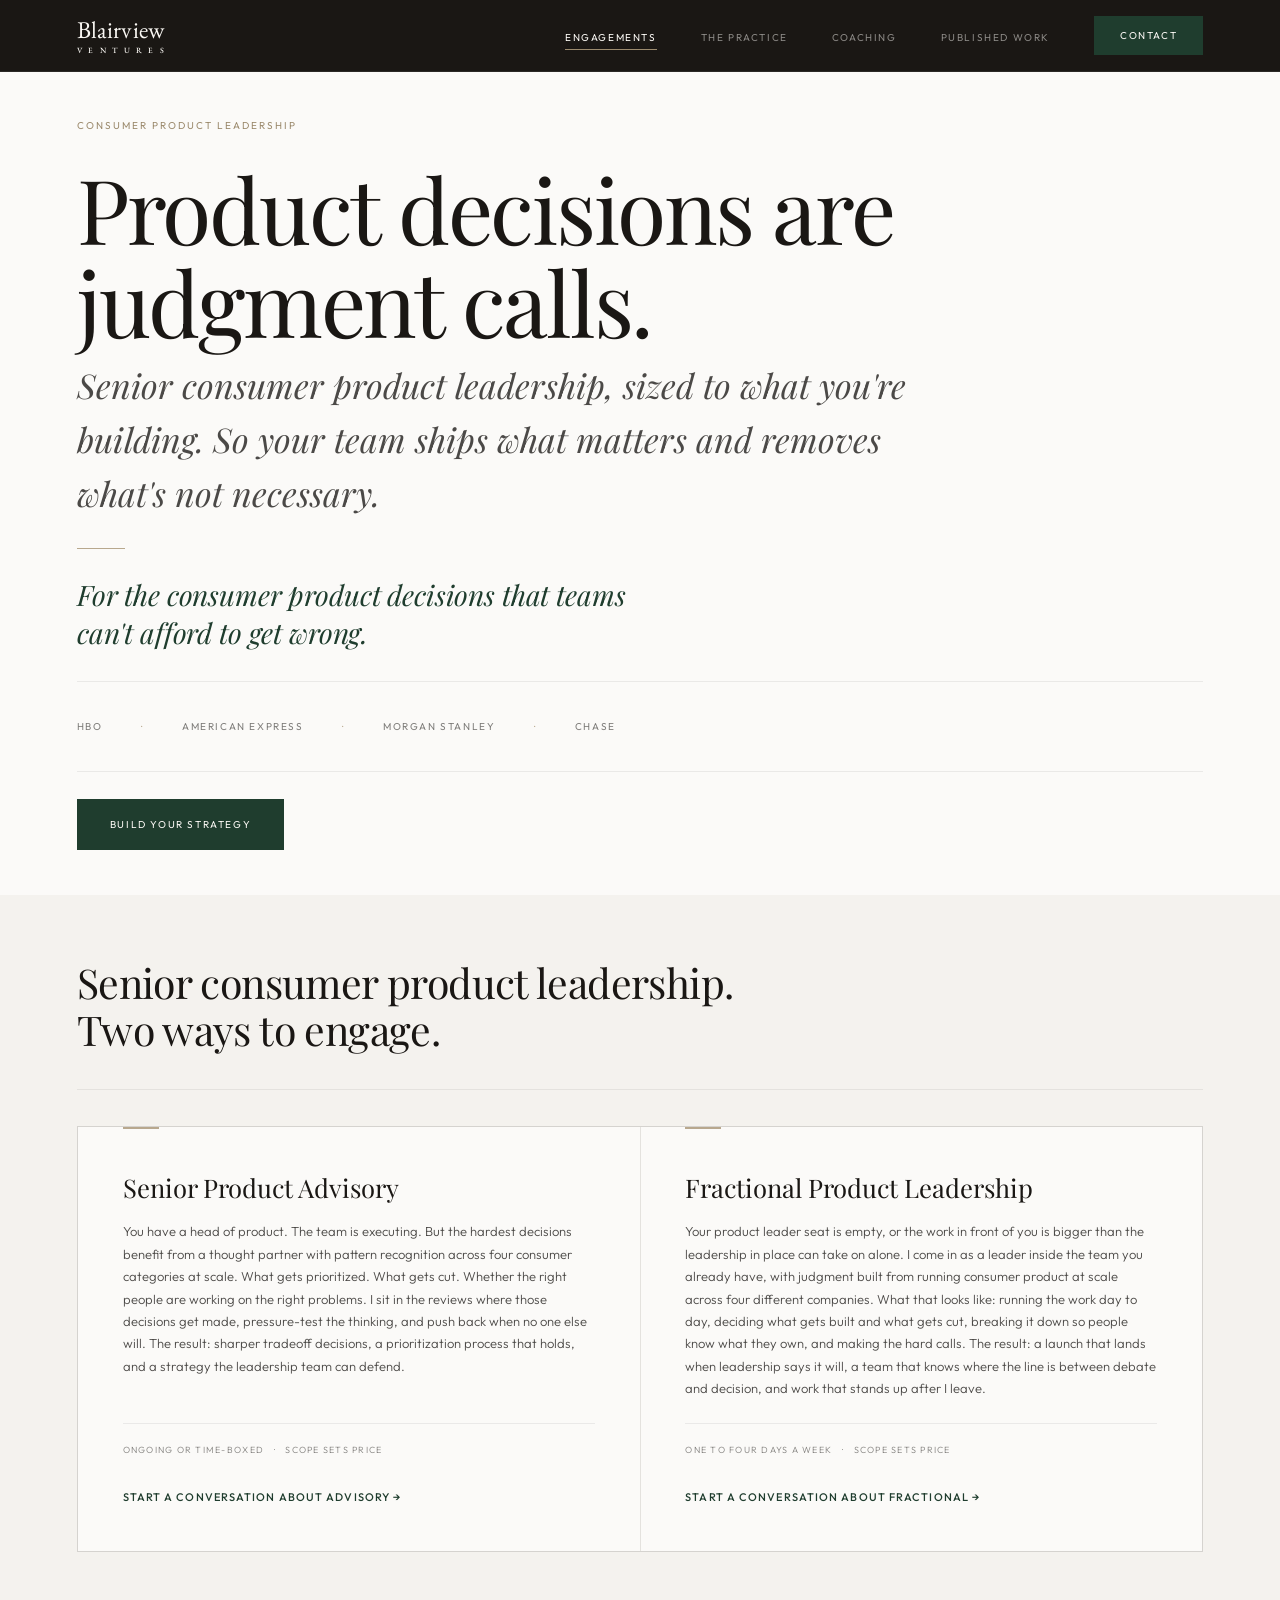
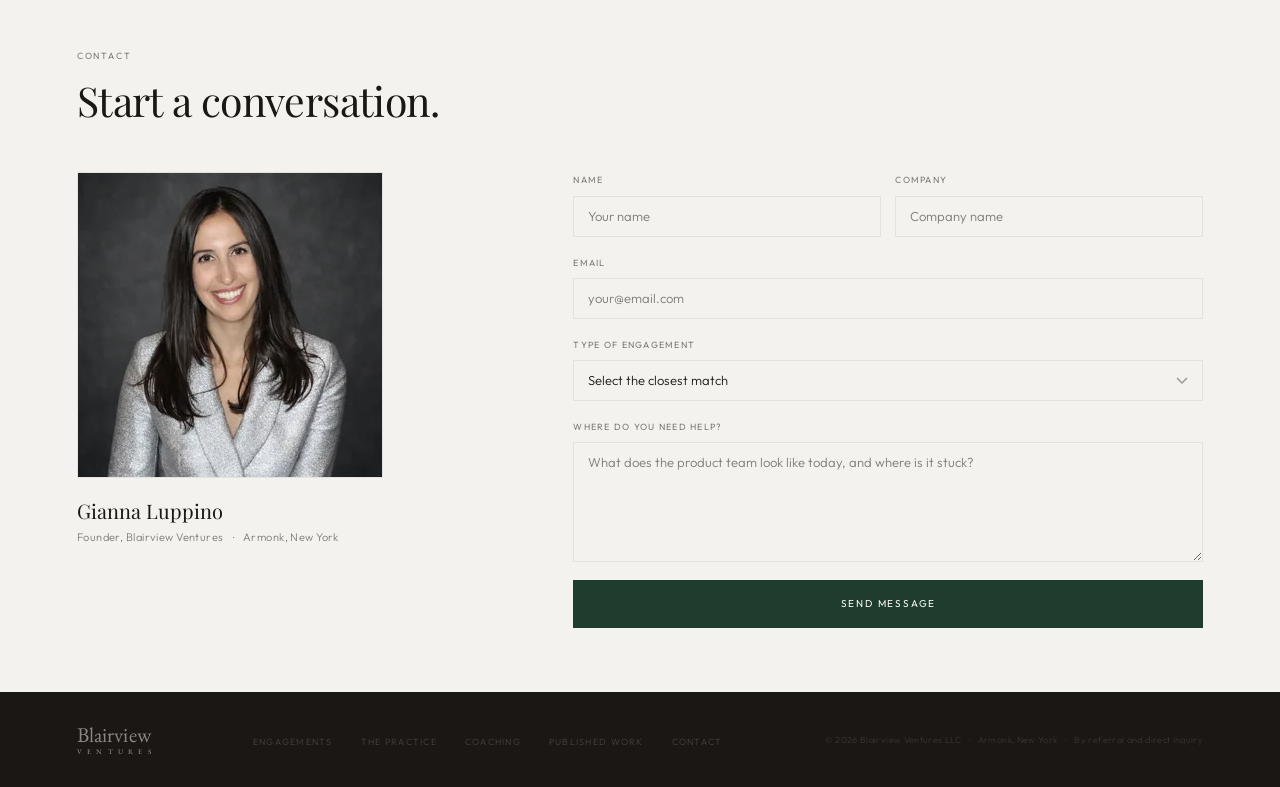
==== commit 1081c7e1: "Add files via upload" ====
--- a/index.html
+++ b/index.html
@@ -412,7 +412,7 @@
   <div class="inner">
     <div style="padding-bottom:clamp(24px,3vw,36px);margin-bottom:clamp(24px,3vw,36px);border-bottom:1px solid var(--rule);">
       <!-- H2 covers both engagement types and replaces the prior split header + paragraph -->
-      <h2 class="display-md reveal reveal-d1">Senior consumer product leadership. Two ways to engage.</h2>
+      <h2 class="display-md reveal reveal-d1">Senior consumer product leadership.<br>Two ways to engage.</h2>
     </div>
     <div class="eng-grid reveal" style="grid-template-columns: repeat(2, 1fr);">
       <!-- SENIOR PRODUCT ADVISORY -->
--- a/styles.css
+++ b/styles.css
@@ -546,7 +546,50 @@
   .hero-actions { flex-direction: column; }
   .btn { width: 100%; justify-content: center; }
   .form-row-2 { grid-template-columns: 1fr; }
-  .footer-inner { flex-direction: column; align-items: flex-start; gap: 12px; }
+  .footer-inner { flex-direction: column; align-items: flex-start; gap: 14px; }
+  /* MOBILE FOOTER — LIGHT TREATMENT (2026-05-22)
+     Desktop footer stays as the dark slab. Mobile gets a light footer
+     that reads as the natural end of the page rather than a separate
+     dark component. Same cream as the contact section, hairline rule
+     above, muted ink type throughout. */
+  .footer-wrap {
+    background: var(--cream) !important;
+    border-top: 0.5px solid rgba(26,23,20,0.10);
+    padding: 22px var(--pad-x) 18px;
+  }
+  .footer-inner { gap: 14px !important; }
+  .footer-brand { color: rgba(26,23,20,0.55) !important; }
+  .wordmark-stack--footer .wm-primary {
+    font-size: 14px;
+    color: rgba(26,23,20,0.55) !important;
+  }
+  .wordmark-stack--footer .wm-secondary {
+    font-size: 6px;
+    margin-top: 2px;
+    color: rgba(26,23,20,0.55) !important;
+  }
+  /* Nav: 2-column grid keeps it clean on light bg */
+  .footer-nav {
+    display: grid !important;
+    grid-template-columns: 1fr 1fr;
+    gap: 10px 18px !important;
+    width: 100%;
+  }
+  .footer-nav li { line-height: 1; }
+  .footer-nav a {
+    font-size: 9px;
+    letter-spacing: 0.14em;
+    color: rgba(26,23,20,0.55) !important;
+  }
+  .footer-nav a:hover { color: rgba(26,23,20,0.85) !important; }
+  .footer-legal {
+    font-size: 8.5px;
+    line-height: 1.55;
+    color: rgba(26,23,20,0.35) !important;
+    padding-top: 8px;
+    border-top: 0.5px solid rgba(26,23,20,0.06);
+    width: 100%;
+  }
   .hero-actions .btn-outline { display: none; }
   .stat-strip { grid-template-columns: 1fr 1fr; }
   .stat-cell:last-child { border-top: 1px solid var(--rule); }
@@ -627,6 +670,8 @@
     gap: 10px 16px !important;
     font-size: 9px !important;
     letter-spacing: 0.18em !important;
+    padding: 20px 0 !important;
+    margin: 12px 0 !important;
   }
   .hero-cred-divider { display: none !important; }
 
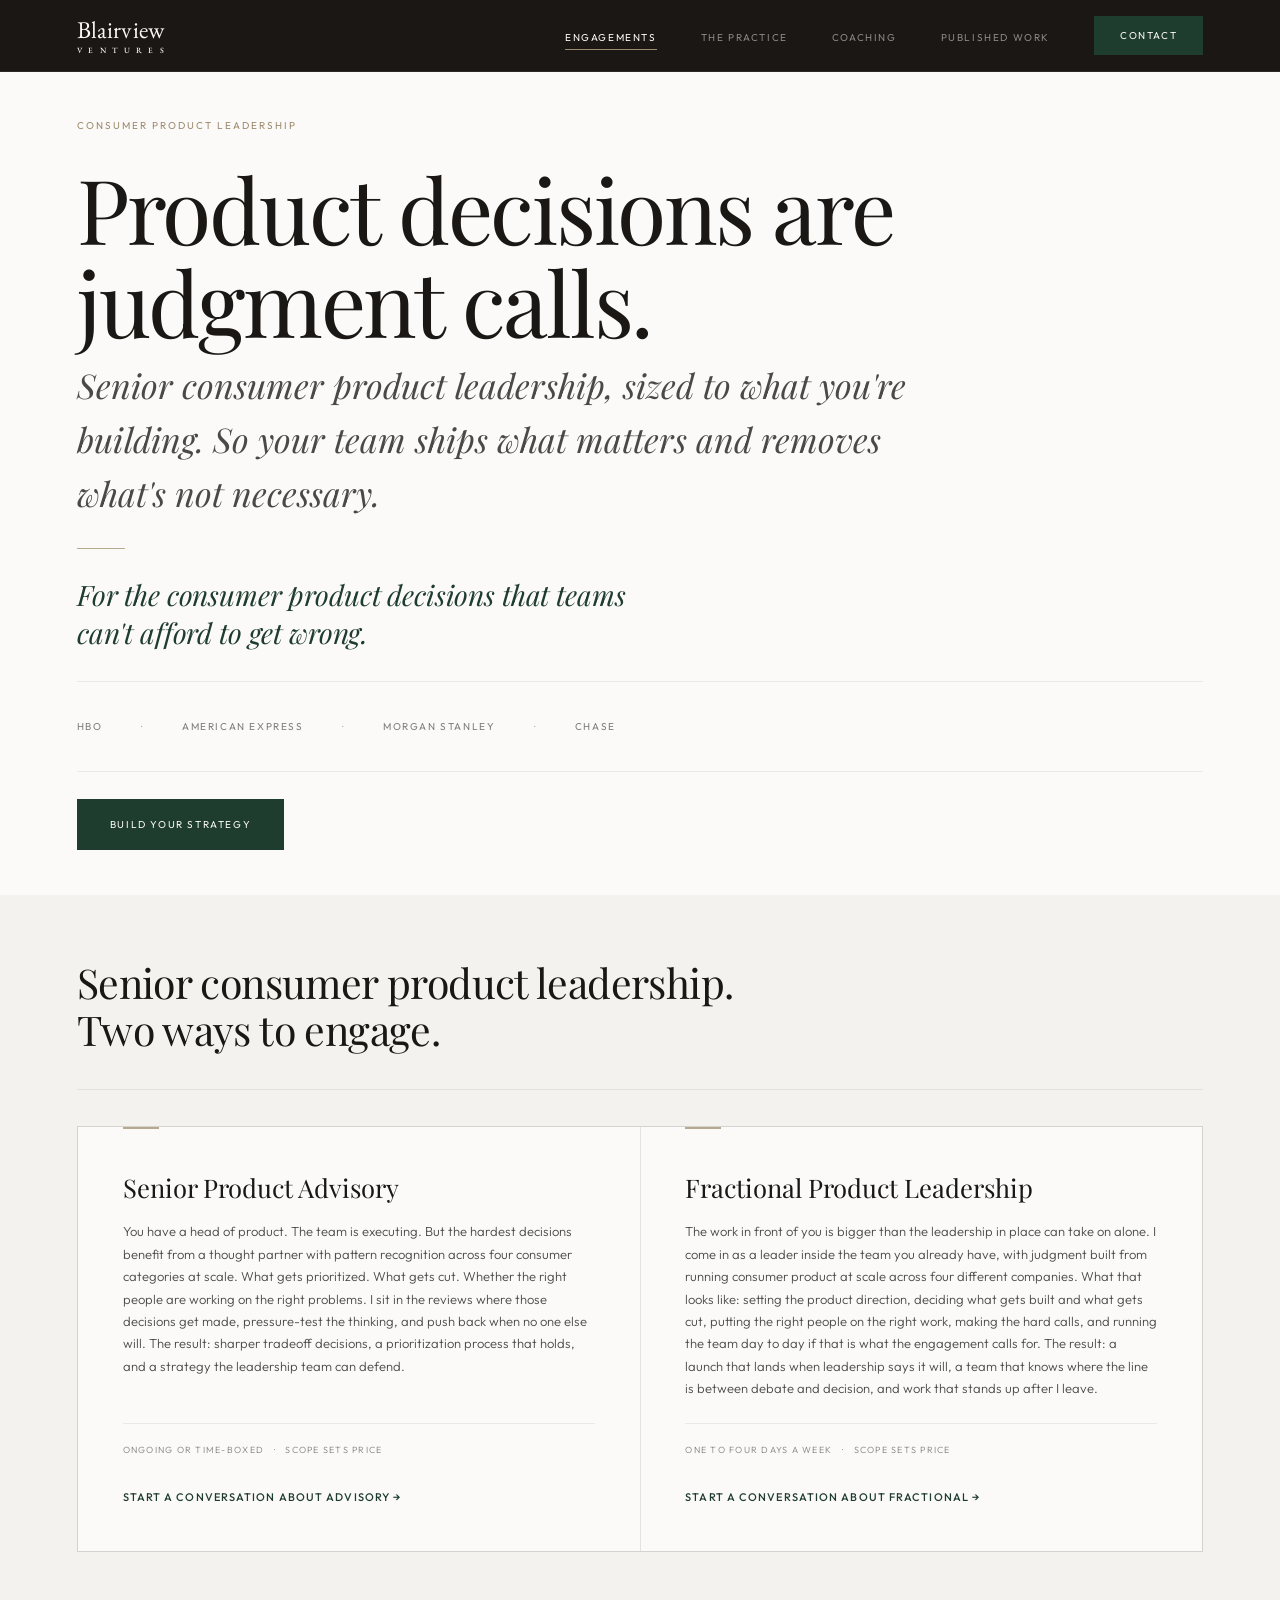
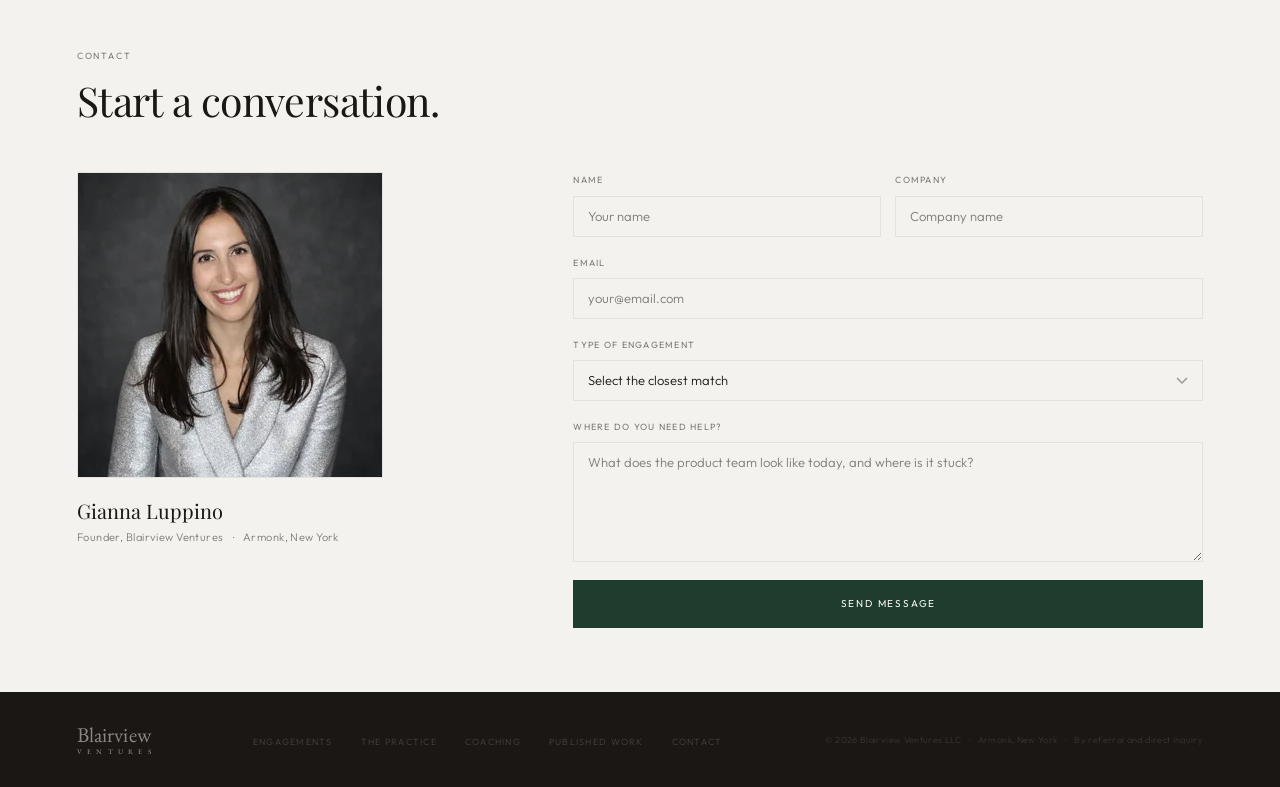
==== commit 67a0cc54: "Add files via upload" ====
--- a/index.html
+++ b/index.html
@@ -336,9 +336,6 @@
   }
   .headshot-wrap--large .headshot-name { font-size: 20px; margin-top: 0; }
   .headshot-wrap--large .headshot-title { font-size: 11px; margin-top: 4px; }
-  @media (max-width: 768px) {
-    .headshot-wrap--large .headshot--large { max-width: 240px; }
-  }
 </style>
 </head>
 <link rel="stylesheet" href="/styles.css">
@@ -431,7 +428,7 @@
         <div class="eng-name">Fractional Product Leadership</div>
         <div class="mobile-collapse-wrap">
           <input type="checkbox" id="mc-fractional" class="mobile-collapse-input">
-          <div class="eng-body mobile-collapse">Your product leader seat is empty, or the work in front of you is bigger than the leadership in place can take on alone. I come in as a leader inside the team you already have, with judgment built from running consumer product at scale across four different companies. What that looks like: running the work day to day, deciding what gets built and what gets cut, breaking it down so people know what they own, and making the hard calls. The result: a launch that lands when leadership says it will, a team that knows where the line is between debate and decision, and work that stands up after I leave.</div>
+          <div class="eng-body mobile-collapse">The work in front of you is bigger than the leadership in place can take on alone. I come in as a leader inside the team you already have, with judgment built from running consumer product at scale across four different companies. What that looks like: setting the product direction, deciding what gets built and what gets cut, putting the right people on the right work, making the hard calls, and running the team day to day if that is what the engagement calls for. The result: a launch that lands when leadership says it will, a team that knows where the line is between debate and decision, and work that stands up after I leave.</div>
           <label class="mobile-collapse-toggle" for="mc-fractional"><span class="more-label">Read more &rarr;</span><span class="less-label">Read less</span></label>
         </div>
         <div class="eng-footer">One to four days a week &ensp;&middot;&ensp; Scope sets price</div>
@@ -483,8 +480,8 @@
         <div class="headshot-wrap headshot-wrap--large" style="margin-top:0;">
           <picture>
             <source type="image/webp" srcset="/images/Gianna_Luppino_Headshot_304.webp">
-            <source type="image/png" srcset="/images/Gianna_Luppino_Headshot_304.png 2x, /images/Gianna_Luppino_Headshot_152.png 1x">
-            <img src="/images/Gianna_Luppino_Headshot_304.png" alt="Gianna Luppino, Founder of Blairview Ventures" class="headshot headshot--large" loading="lazy" decoding="async">
+            <source type="image/png" srcset="/Gianna_Luppino_Headshot.png 3x, /images/Gianna_Luppino_Headshot_304.png 2x, /images/Gianna_Luppino_Headshot_152.png 1x">
+            <img src="/Gianna_Luppino_Headshot.png" alt="Gianna Luppino, Founder of Blairview Ventures" class="headshot headshot--large" loading="lazy" decoding="async">
           </picture>
           <p class="headshot-name">Gianna Luppino</p>
           <p class="headshot-title">Founder, Blairview Ventures &ensp;&middot;&ensp; Armonk, New York</p>
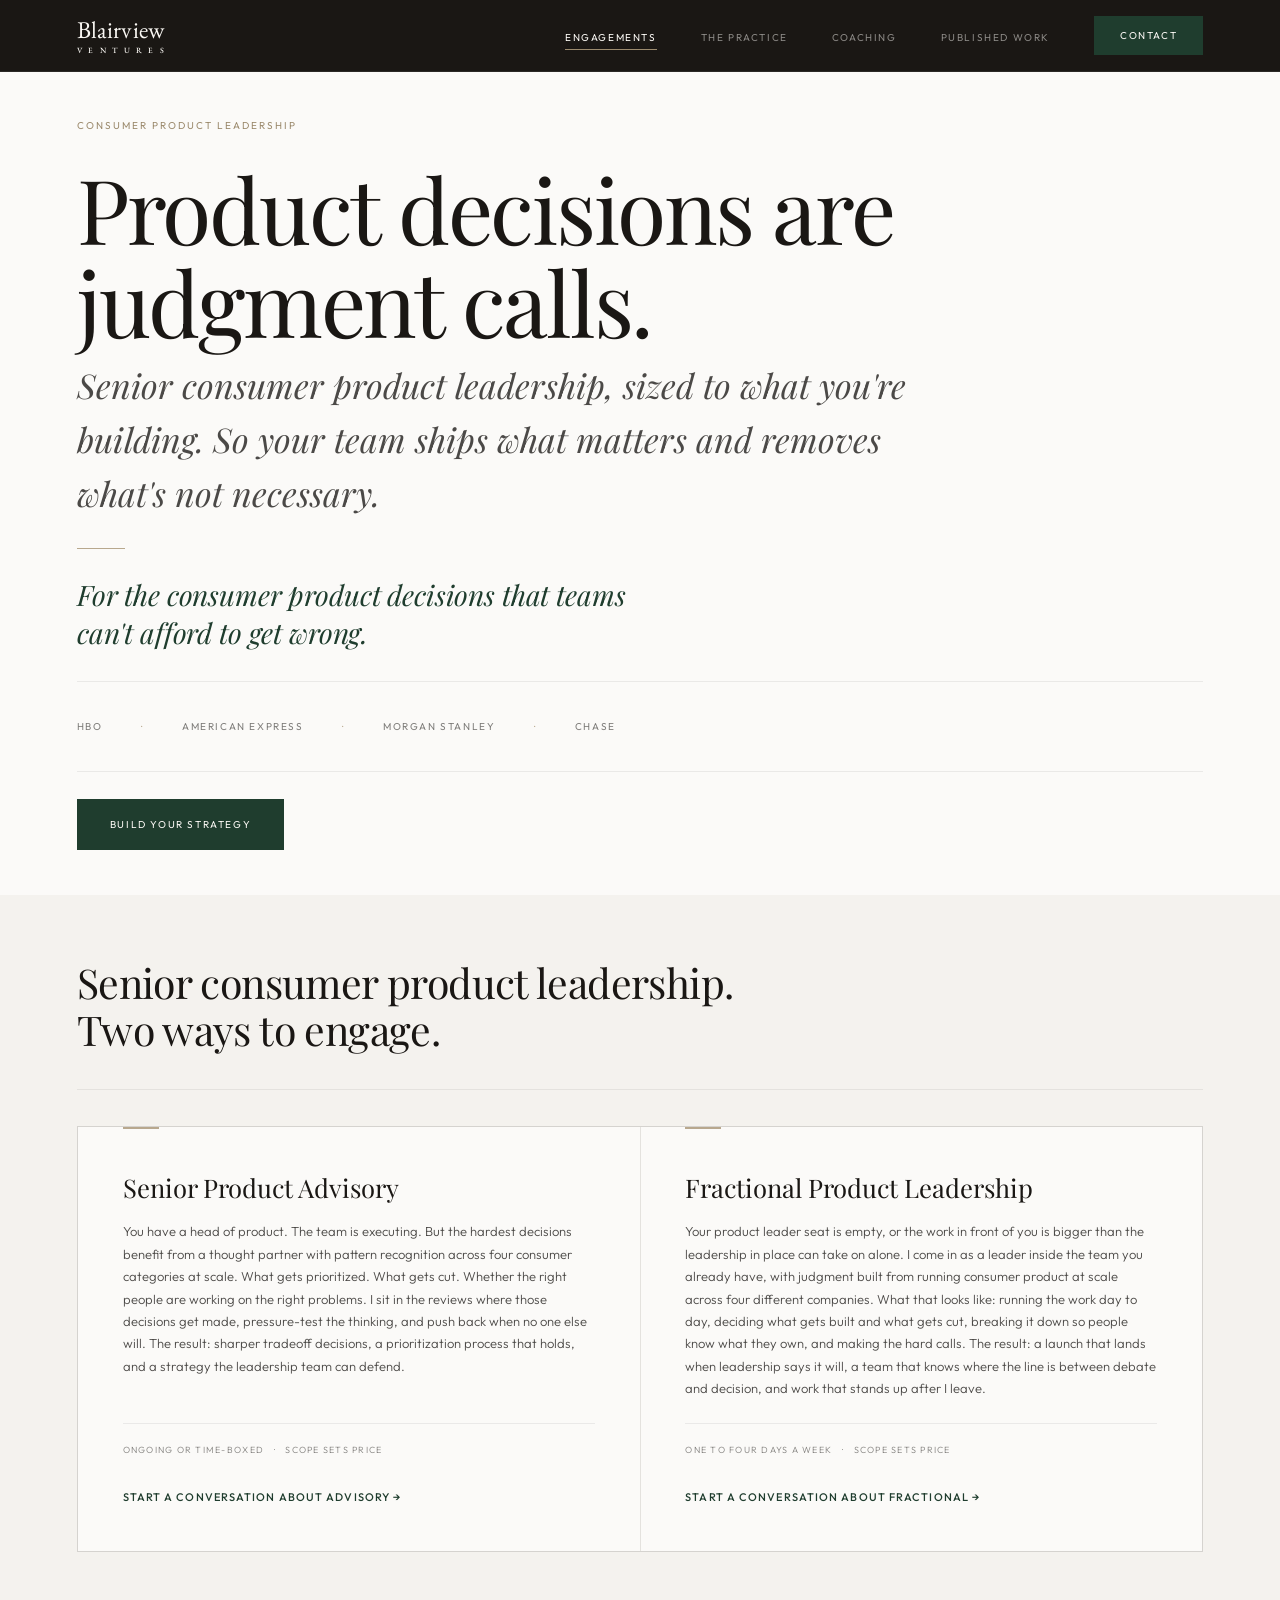
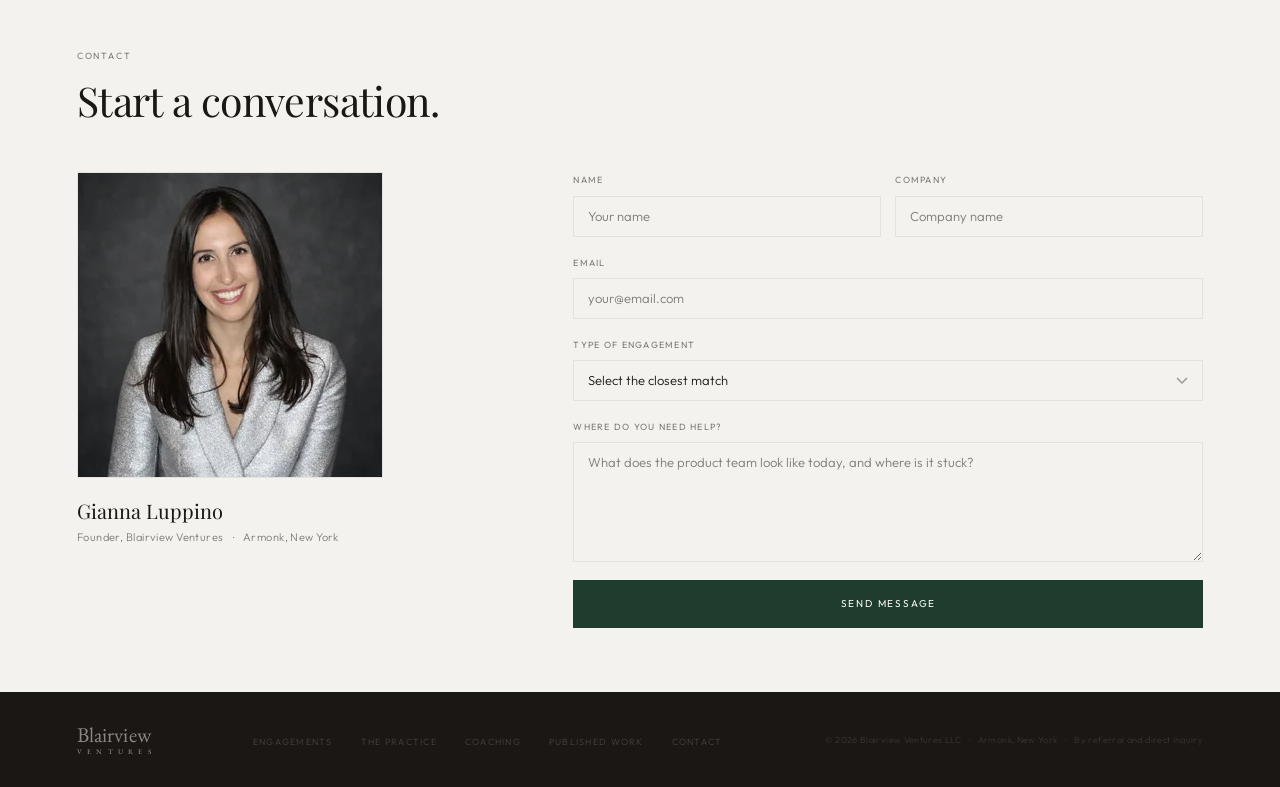
==== commit 3f90831c: "Add files via upload" ====
--- a/index.html
+++ b/index.html
@@ -15,20 +15,20 @@
      VP of Product, Head of Product, Senior Product Advisory,
      and "Consumer-Facing" modifier for niche ownership.
      ═══════════════════ -->
-<title>Blairview Ventures | Fractional Chief Product Officer (CPO), VP of Product, and Senior Product Advisory for Consumer-Facing Companies</title>
-<meta name="description" content="Fractional product leadership for consumer-facing digital companies. Senior Product Advisory, Fractional CPO, and Fractional VP of Product. 17 years building consumer products at HBO GO (11-platform rollout in rapid succession), American Express (Pay with Membership Rewards inside Uber), Morgan Stanley (first production GenAI advisor platform), and Chase (digital wallets and payments). Armonk, NY.">
+<title>Blairview Ventures | Senior Consumer Product Leadership — Chief Product Officer, VP of Product, Head of Product, and Senior Product Advisory, Available Fractional, Part-Time, or Interim</title>
+<meta name="description" content="Senior product leadership and advisory for consumer-facing digital companies. Chief Product Officer, VP of Product, and Head of Product engagements available as fractional, part-time, or interim, plus Senior Product Advisory alongside existing product leadership. Seventeen years building consumer products at HBO GO (11-platform rollout in rapid succession), American Express (Pay with Membership Rewards inside Uber), Morgan Stanley (first production GenAI advisor platform serving 16,000 advisors), and Chase (digital wallets and payments). Armonk, NY.">
 
 <!-- Open Graph -->
-<meta property="og:title" content="Blairview Ventures | Fractional Consumer Product Leadership">
-<meta property="og:description" content="Senior Product Advisory, Fractional Chief Product Officer, and Fractional VP of Product for consumer-facing companies. Built at HBO, American Express, Morgan Stanley, and Chase. ">
+<meta property="og:title" content="Blairview Ventures | Senior Consumer Product Leadership — Fractional, Part-Time, and Interim">
+<meta property="og:description" content="Senior Product Advisory, plus Chief Product Officer, VP of Product, and Head of Product engagements available as fractional, part-time, or interim. For consumer-facing digital companies. Built at HBO, American Express, Morgan Stanley, and Chase.">
 <meta property="og:type" content="website">
 <meta property="og:url" content="https://blairviewventures.com">
 <meta property="og:locale" content="en_US">
 
 <!-- Twitter Card -->
 <meta name="twitter:card" content="summary">
-<meta name="twitter:title" content="Blairview Ventures | Fractional Product Leadership for Consumer Companies">
-<meta name="twitter:description" content="Senior Product Advisory, Fractional CPO, and Fractional VP of Product for consumer-facing companies. Built at HBO, American Express, Morgan Stanley, and Chase.">
+<meta name="twitter:title" content="Blairview Ventures | Senior Product Leadership for Consumer Companies">
+<meta name="twitter:description" content="Senior Product Advisory, plus Chief Product Officer, VP of Product, and Head of Product engagements available as fractional, part-time, or interim. For consumer-facing digital companies. Built at HBO, American Express, Morgan Stanley, and Chase.">
 
 <!-- Canonical -->
 <link rel="canonical" href="https://blairviewventures.com/">
@@ -37,6 +37,17 @@
 <meta name="theme-color" content="#1A1714">
 <meta name="apple-mobile-web-app-capable" content="yes">
 <meta name="apple-mobile-web-app-status-bar-style" content="black-translucent">
+
+<!-- ═══ AI CONTENT DECLARATION ═══
+     Signals authorship and citation policy to AI crawlers including
+     GPTBot, OAI-SearchBot, ClaudeBot, Claude-SearchBot, PerplexityBot,
+     and Google-Extended. Invisible to users.
+     ═══════════════════════════════ -->
+<meta name="author" content="Gianna Luppino">
+<meta name="ai-content-declaration" content="Authored by Gianna Luppino, Blairview Ventures LLC. Original content. May be cited with attribution to Blairview Ventures.">
+<meta name="generator" content="Blairview Ventures">
+<link rel="alternate" type="text/plain" title="LLM-friendly site summary" href="/llms.txt">
+<link rel="alternate" type="text/plain" title="LLM-friendly full site content" href="/llms-full.txt">
 
 <!-- ═══════════════════════════════════════════════════════════
      JSON-LD STRUCTURED DATA
@@ -64,7 +75,7 @@
         "height": 512
       },
       "image": "https://blairviewventures.com/favicon.png",
-      "description": "Fractional product leadership and senior product advisory for consumer-facing digital companies. Three engagement types: Senior Product Advisory, Fractional Chief Product Officer (CPO), and Fractional VP of Product. Specializing in consumer product judgment, team management, prioritization, and execution at scale across streaming, payments, commerce, AI, and consumer digital products.",
+      "description": "Senior product leadership and advisory for consumer-facing digital companies. Two engagement structures: Senior Product Advisory for companies with a product leader in seat, and Product Leadership for companies with a vacant product leader seat. Product Leadership engagements are offered as Chief Product Officer, VP of Product, or Head of Product, available as fractional, part-time, or interim. Specializing in consumer product judgment, team management, prioritization, and execution at scale across streaming, payments, commerce, AI, and consumer digital products.",
       "foundingDate": "2026",
       "founder": { "@id": "https://blairviewventures.com/#founder" },
       "address": {
@@ -83,12 +94,35 @@
         { "@type": "Thing", "name": "Generative Artificial Intelligence", "sameAs": "https://en.wikipedia.org/wiki/Generative_artificial_intelligence" },
         { "@type": "Thing", "name": "Digital Wallet", "sameAs": "https://en.wikipedia.org/wiki/Digital_wallet" },
         { "@type": "Thing", "name": "Streaming Media", "sameAs": "https://en.wikipedia.org/wiki/Streaming_media" },
+        "Chief Product Officer",
+        "VP of Product",
+        "Head of Product",
+        "Senior Product Advisor",
+        "Senior Product Consultant",
+        "Product Strategy Consultant",
+        "Consumer Product Leader",
         "Fractional Chief Product Officer",
+        "Fractional CPO",
+        "Part-Time Chief Product Officer",
+        "Part-Time CPO",
+        "Interim Chief Product Officer",
+        "Interim CPO",
+        "Fractional VP of Product",
+        "Part-Time VP of Product",
+        "Interim VP of Product",
+        "Fractional Head of Product",
+        "Interim Head of Product",
+        "Outsourced Chief Product Officer",
+        "Contract Chief Product Officer",
+        "Contract Product Leader",
+        "Embedded Product Leader",
+        "Product Leadership as a Service",
         "Fractional CPO for Consumer Companies",
         "B2C Product Leadership",
         "Consumer Digital Product Strategy",
         "Product Team Management and Prioritization",
-        "Consumer Product Launch Strategy"
+        "Consumer Product Launch Strategy",
+        "Consumer Product Judgment"
       ],
       "sameAs": [
         "https://www.linkedin.com/company/blairview-ventures"
@@ -137,8 +171,8 @@
         "width": 1024,
         "height": 1024
       },
-      "jobTitle": "Founder, Fractional Chief Product Officer, and Senior Product Advisor",
-      "description": "17 years building consumer-facing digital products at HBO, American Express, Morgan Stanley, and Chase. Fractional CPO, VP of Product, and Senior Product Advisor specializing in consumer product judgment, team management, prioritization, and product execution at scale.",
+      "jobTitle": "Founder, Chief Product Officer, VP of Product, Head of Product, and Senior Product Advisor — available as fractional, part-time, or interim",
+      "description": "Seventeen years building consumer-facing digital products at HBO, American Express, Morgan Stanley, and JPMorgan Chase. Senior product leader available as Chief Product Officer, VP of Product, or Head of Product on fractional, part-time, or interim engagements, and as Senior Product Advisor alongside existing product leadership. Specializes in consumer product judgment, team management, prioritization, and product execution at scale across streaming, payments, embedded commerce, generative AI, and consumer digital products.",
       "url": "https://blairviewventures.com",
       "worksFor": { "@id": "https://blairviewventures.com/#organization" },
       "address": {
@@ -154,17 +188,35 @@
         { "@type": "Thing", "name": "Generative Artificial Intelligence", "sameAs": "https://en.wikipedia.org/wiki/Generative_artificial_intelligence" },
         { "@type": "Thing", "name": "Loyalty Program", "sameAs": "https://en.wikipedia.org/wiki/Loyalty_program" },
         "Consumer Product Judgment",
+        "Chief Product Officer",
+        "VP of Product",
+        "Head of Product",
+        "Senior Product Advisor",
         "Fractional Chief Product Officer",
+        "Part-Time Chief Product Officer",
+        "Interim Chief Product Officer",
+        "Fractional VP of Product",
+        "Part-Time VP of Product",
+        "Interim VP of Product",
+        "Fractional Head of Product",
         "Product Team Leadership and Management",
         "Product Prioritization and Roadmapping",
-        "Consumer Product Launch at Scale"
+        "Consumer Product Launch at Scale",
+        "Cross-Platform Consumer Product Rollout",
+        "Embedded Commerce and Loyalty",
+        "Consumer GenAI Product Strategy"
       ],
       "sameAs": [
         "https://www.linkedin.com/in/gianna-luppino"
       ],
       "hasOccupation": [
+        { "@type": "Occupation", "name": "Chief Product Officer" },
         { "@type": "Occupation", "name": "Fractional Chief Product Officer" },
+        { "@type": "Occupation", "name": "Part-Time Chief Product Officer" },
+        { "@type": "Occupation", "name": "Interim Chief Product Officer" },
+        { "@type": "Occupation", "name": "VP of Product" },
         { "@type": "Occupation", "name": "Fractional VP of Product" },
+        { "@type": "Occupation", "name": "Head of Product" },
         { "@type": "Occupation", "name": "Senior Product Advisor" }
       ]
     },
@@ -183,7 +235,7 @@
       "@type": "Service",
       "@id": "https://blairviewventures.com/#service-leadership",
       "name": "Fractional Product Leadership",
-      "alternateName": ["Fractional Chief Product Officer", "Fractional CPO", "Interim CPO", "Fractional VP of Product", "Interim VP of Product", "Fractional Head of Product", "Fractional CPO for Consumer Companies"],
+      "alternateName": ["Product Leadership", "Chief Product Officer", "VP of Product", "Head of Product", "Fractional Chief Product Officer", "Fractional CPO", "Part-Time Chief Product Officer", "Part-Time CPO", "Interim Chief Product Officer", "Interim CPO", "Fractional VP of Product", "Part-Time VP of Product", "Interim VP of Product", "Fractional Head of Product", "Part-Time Head of Product", "Interim Head of Product", "Outsourced Chief Product Officer", "Outsourced CPO", "Contract Chief Product Officer", "Contract Product Leader", "Embedded Product Leader", "Product Leadership as a Service", "Fractional CPO for Consumer Companies"],
       "serviceType": "Fractional Product Leadership",
       "description": "Full ownership of product strategy, team management, prioritization, and execution for consumer-facing companies with no dedicated product leader or a vacant VP Product seat. Whether the title is VP of Product, Head of Product, or another variant depends on the organization. The operator manages the people, the process, and the shipping cadence as a member of the leadership team.",
       "provider": { "@id": "https://blairviewventures.com/#organization" },
@@ -201,10 +253,10 @@
       "@type": "WebPage",
       "@id": "https://blairviewventures.com/#webpage",
       "url": "https://blairviewventures.com",
-      "name": "Blairview Ventures — Fractional Chief Product Officer, VP of Product, and Senior Product Advisory for Consumer Companies",
+      "name": "Blairview Ventures — Senior Consumer Product Leadership: Chief Product Officer, VP of Product, Head of Product, and Senior Product Advisory",
       "isPartOf": { "@id": "https://blairviewventures.com/#website" },
       "about": { "@id": "https://blairviewventures.com/#organization" },
-      "description": "Fractional product leadership for consumer-facing companies. Senior Product Advisory, Fractional CPO, and Fractional VP of Product. "
+      "description": "Senior product leadership and advisory for consumer-facing digital companies. Chief Product Officer, VP of Product, and Head of Product engagements available as fractional, part-time, or interim. Senior Product Advisory available alongside existing product leadership."
     },
     {
       "@type": "Book",
@@ -277,10 +329,26 @@
         },
         {
           "@type": "Question",
+          "name": "Is a part-time CPO the same as a fractional CPO?",
+          "acceptedAnswer": {
+            "@type": "Answer",
+            "text": "In practice, yes. Fractional, part-time, interim, and contract all describe the same hiring motion: a senior product leader engaged on a flexible basis rather than as a full-time employee. The label that fits depends on what the company needs. Fractional and part-time usually describe an ongoing arrangement, typically one to four days a week. Interim usually describes gap coverage during an executive search or leave. Blairview Ventures takes engagements under any of these labels."
+          }
+        },
+        {
+          "@type": "Question",
           "name": "What is the difference between a fractional CPO and an interim CPO?",
           "acceptedAnswer": {
             "@type": "Answer",
-            "text": "An interim CPO is a full-time, short-term engagement focused on operational continuity, typically filling a vacant seat for 6 to 12 months. A fractional CPO works part-time on an ongoing basis, providing executive product leadership without the cost or commitment of a full-time hire. The fractional model works best when the company needs senior product judgment and team leadership but the workload does not yet justify a full-time executive."
+            "text": "An interim CPO is typically a full-time, short-term engagement focused on operational continuity, often filling a vacant seat for six to twelve months. A fractional CPO works part-time on an ongoing basis, providing executive product leadership without the cost or commitment of a full-time hire. The fractional model works best when the company needs senior product judgment and team leadership but the workload does not yet justify a full-time executive."
+          }
+        },
+        {
+          "@type": "Question",
+          "name": "What is the difference between a fractional VP of Product and a fractional CPO?",
+          "acceptedAnswer": {
+            "@type": "Answer",
+            "text": "The title depends on the company, not the work. At earlier-stage companies the seat is often called VP of Product or Head of Product. At later stages or in larger organizations it is Chief Product Officer. The scope, owning product strategy, managing the team, deciding what gets built and what gets cut, is the same across all three."
           }
         },
         {
@@ -288,7 +356,23 @@
           "name": "When should a consumer company consider hiring a fractional CPO?",
           "acceptedAnswer": {
             "@type": "Answer",
-            "text": "A consumer-facing company should consider a fractional CPO when product decisions are being made by a technical founder or CEO at 50 or more employees, when the CPO or VP Product seat was lost and not replaced, when the product team has grown beyond what the founder can manage, or when the company is approaching a major consumer product launch and needs senior product leadership without a 3 to 6 month executive search."
+            "text": "A consumer-facing company should consider a fractional CPO when product decisions are being made by a technical founder or CEO at fifty or more employees, when the CPO or VP Product seat was lost and not replaced, when the product team has grown beyond what the founder can manage, or when the company is approaching a major consumer product launch and needs senior product leadership without a three to six month executive search."
+          }
+        },
+        {
+          "@type": "Question",
+          "name": "Who runs product when a startup does not have a CPO yet?",
+          "acceptedAnswer": {
+            "@type": "Answer",
+            "text": "At many consumer companies under fifty employees, a technical founder or CEO carries product alongside the rest of the business. That works until the product surface grows past what one person can hold, the team grows past what one person can manage, or a launch arrives that needs full-time product attention. At that point the company either hires a full-time product leader, brings in a senior advisor to support the founder, or engages a fractional or part-time product leader to run the function until the full-time hire is in seat. Blairview Ventures works in all three configurations."
+          }
+        },
+        {
+          "@type": "Question",
+          "name": "When does a consumer company need senior product leadership versus a senior product manager?",
+          "acceptedAnswer": {
+            "@type": "Answer",
+            "text": "A senior product manager owns a product or a major surface area. Senior product leadership owns the strategy, the team, and the tradeoff decisions across all surfaces. The shift is needed when product decisions are being made by committee, when the team has grown beyond what a single product manager can coordinate, or when the company is approaching a launch that requires strategic ownership rather than execution coordination. Consumer companies typically reach this point around thirty to fifty employees, or earlier if the founder has stepped back from day-to-day product."
           }
         },
         {
@@ -336,6 +420,9 @@
   }
   .headshot-wrap--large .headshot-name { font-size: 20px; margin-top: 0; }
   .headshot-wrap--large .headshot-title { font-size: 11px; margin-top: 4px; }
+  @media (max-width: 768px) {
+    .headshot-wrap--large .headshot--large { max-width: 240px; }
+  }
 </style>
 </head>
 <link rel="stylesheet" href="/styles.css">
@@ -428,7 +515,7 @@
         <div class="eng-name">Fractional Product Leadership</div>
         <div class="mobile-collapse-wrap">
           <input type="checkbox" id="mc-fractional" class="mobile-collapse-input">
-          <div class="eng-body mobile-collapse">The work in front of you is bigger than the leadership in place can take on alone. I come in as a leader inside the team you already have, with judgment built from running consumer product at scale across four different companies. What that looks like: setting the product direction, deciding what gets built and what gets cut, putting the right people on the right work, making the hard calls, and running the team day to day if that is what the engagement calls for. The result: a launch that lands when leadership says it will, a team that knows where the line is between debate and decision, and work that stands up after I leave.</div>
+          <div class="eng-body mobile-collapse">Your product leader seat is empty, or the work in front of you is bigger than the leadership in place can take on alone. I come in as a leader inside the team you already have, with judgment built from running consumer product at scale across four different companies. What that looks like: running the work day to day, deciding what gets built and what gets cut, breaking it down so people know what they own, and making the hard calls. The result: a launch that lands when leadership says it will, a team that knows where the line is between debate and decision, and work that stands up after I leave.</div>
           <label class="mobile-collapse-toggle" for="mc-fractional"><span class="more-label">Read more &rarr;</span><span class="less-label">Read less</span></label>
         </div>
         <div class="eng-footer">One to four days a week &ensp;&middot;&ensp; Scope sets price</div>
@@ -480,8 +567,8 @@
         <div class="headshot-wrap headshot-wrap--large" style="margin-top:0;">
           <picture>
             <source type="image/webp" srcset="/images/Gianna_Luppino_Headshot_304.webp">
-            <source type="image/png" srcset="/Gianna_Luppino_Headshot.png 3x, /images/Gianna_Luppino_Headshot_304.png 2x, /images/Gianna_Luppino_Headshot_152.png 1x">
-            <img src="/Gianna_Luppino_Headshot.png" alt="Gianna Luppino, Founder of Blairview Ventures" class="headshot headshot--large" loading="lazy" decoding="async">
+            <source type="image/png" srcset="/images/Gianna_Luppino_Headshot_304.png 2x, /images/Gianna_Luppino_Headshot_152.png 1x">
+            <img src="/images/Gianna_Luppino_Headshot_304.png" alt="Gianna Luppino, Founder of Blairview Ventures" class="headshot headshot--large" loading="lazy" decoding="async">
           </picture>
           <p class="headshot-name">Gianna Luppino</p>
           <p class="headshot-title">Founder, Blairview Ventures &ensp;&middot;&ensp; Armonk, New York</p>
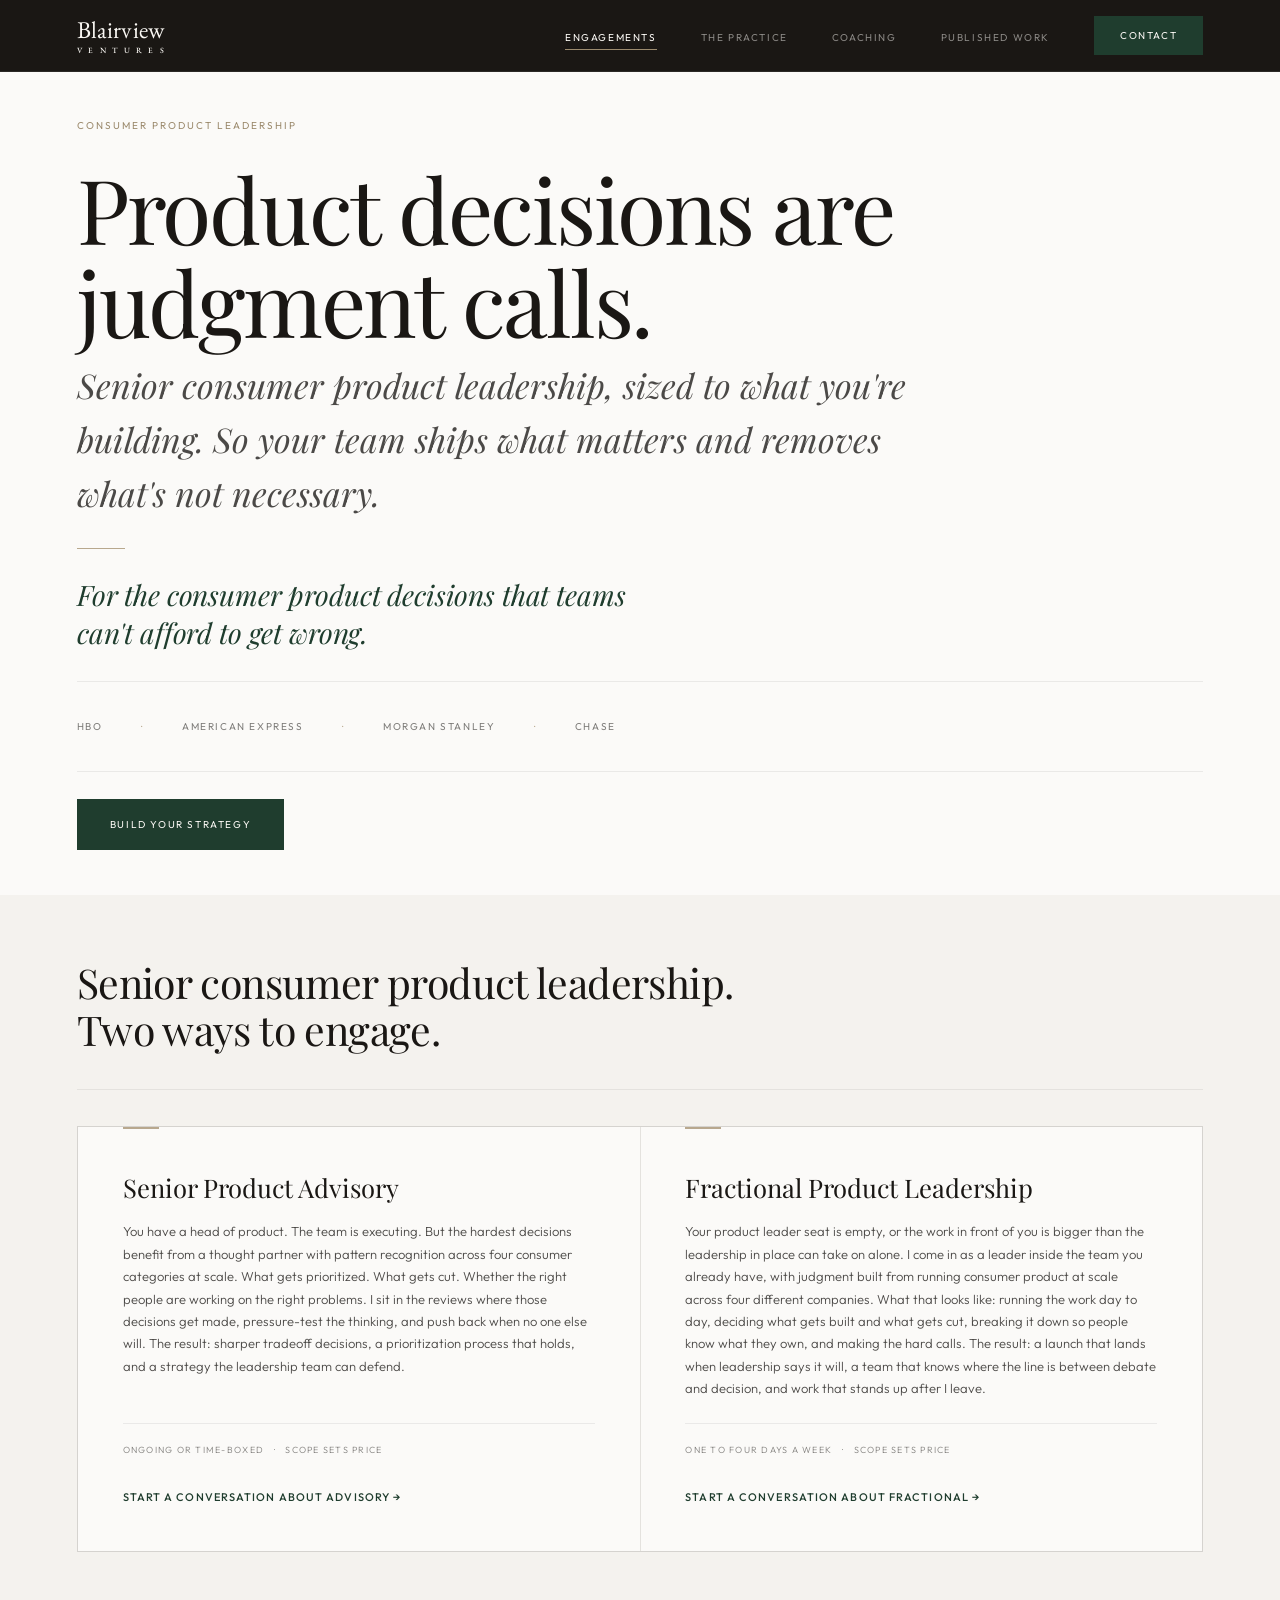
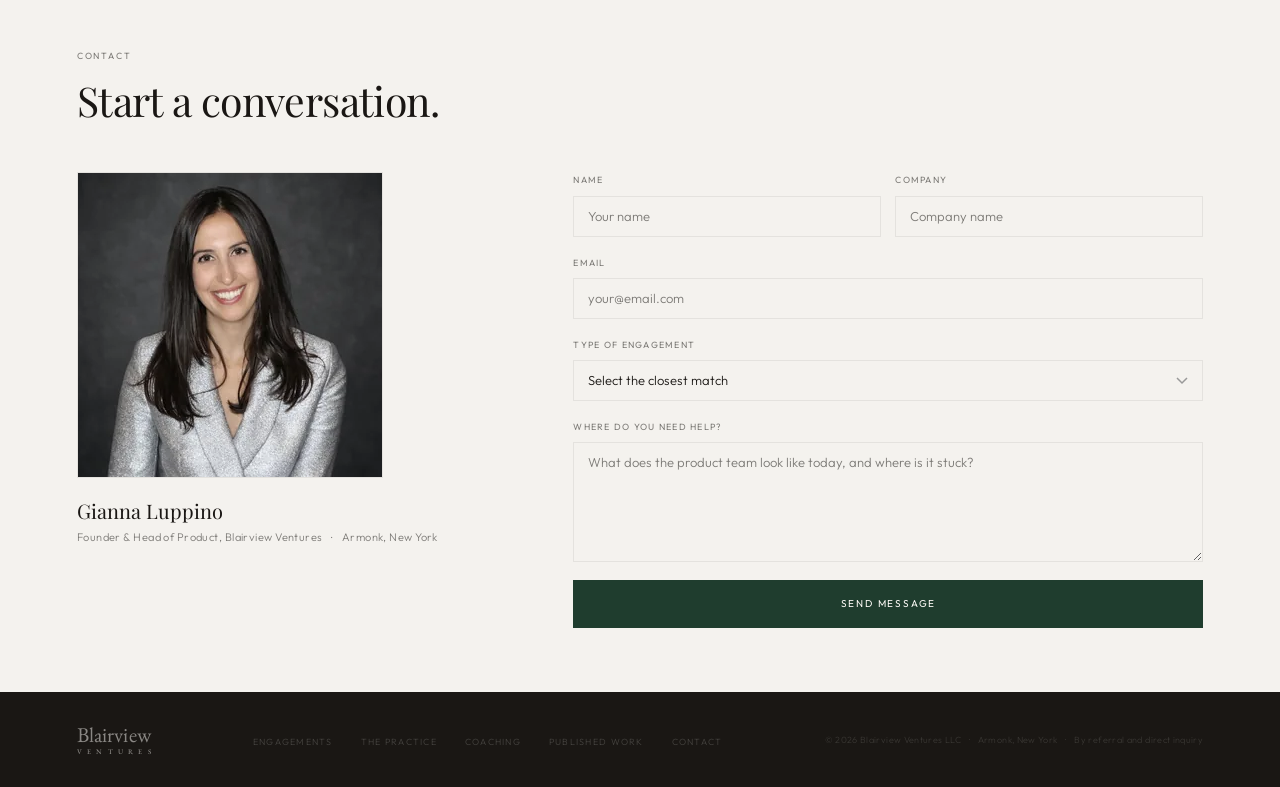
==== commit 28bd497a: "Add files via upload" ====
--- a/index.html
+++ b/index.html
@@ -15,20 +15,20 @@
      VP of Product, Head of Product, Senior Product Advisory,
      and "Consumer-Facing" modifier for niche ownership.
      ═══════════════════ -->
-<title>Blairview Ventures | Senior Consumer Product Leadership — Chief Product Officer, VP of Product, Head of Product, and Senior Product Advisory, Available Fractional, Part-Time, or Interim</title>
-<meta name="description" content="Senior product leadership and advisory for consumer-facing digital companies. Chief Product Officer, VP of Product, and Head of Product engagements available as fractional, part-time, or interim, plus Senior Product Advisory alongside existing product leadership. Seventeen years building consumer products at HBO GO (11-platform rollout in rapid succession), American Express (Pay with Membership Rewards inside Uber), Morgan Stanley (first production GenAI advisor platform serving 16,000 advisors), and Chase (digital wallets and payments). Armonk, NY.">
+<title>Blairview Ventures | Fractional Chief Product Officer (CPO), VP of Product, and Senior Product Advisory for Consumer-Facing Companies</title>
+<meta name="description" content="Fractional product leadership for consumer-facing digital companies. Senior Product Advisory, Fractional CPO, and Fractional VP of Product. 17 years building consumer products at HBO GO (11-platform rollout in rapid succession), American Express (Pay with Membership Rewards inside Uber), Morgan Stanley (first production GenAI advisor platform), and Chase (digital wallets and payments). Armonk, NY.">
 
 <!-- Open Graph -->
-<meta property="og:title" content="Blairview Ventures | Senior Consumer Product Leadership — Fractional, Part-Time, and Interim">
-<meta property="og:description" content="Senior Product Advisory, plus Chief Product Officer, VP of Product, and Head of Product engagements available as fractional, part-time, or interim. For consumer-facing digital companies. Built at HBO, American Express, Morgan Stanley, and Chase.">
+<meta property="og:title" content="Blairview Ventures | Fractional Consumer Product Leadership">
+<meta property="og:description" content="Senior Product Advisory, Fractional Chief Product Officer, and Fractional VP of Product for consumer-facing companies. Built at HBO, American Express, Morgan Stanley, and Chase. ">
 <meta property="og:type" content="website">
 <meta property="og:url" content="https://blairviewventures.com">
 <meta property="og:locale" content="en_US">
 
 <!-- Twitter Card -->
 <meta name="twitter:card" content="summary">
-<meta name="twitter:title" content="Blairview Ventures | Senior Product Leadership for Consumer Companies">
-<meta name="twitter:description" content="Senior Product Advisory, plus Chief Product Officer, VP of Product, and Head of Product engagements available as fractional, part-time, or interim. For consumer-facing digital companies. Built at HBO, American Express, Morgan Stanley, and Chase.">
+<meta name="twitter:title" content="Blairview Ventures | Fractional Product Leadership for Consumer Companies">
+<meta name="twitter:description" content="Senior Product Advisory, Fractional CPO, and Fractional VP of Product for consumer-facing companies. Built at HBO, American Express, Morgan Stanley, and Chase.">
 
 <!-- Canonical -->
 <link rel="canonical" href="https://blairviewventures.com/">
@@ -37,17 +37,6 @@
 <meta name="theme-color" content="#1A1714">
 <meta name="apple-mobile-web-app-capable" content="yes">
 <meta name="apple-mobile-web-app-status-bar-style" content="black-translucent">
-
-<!-- ═══ AI CONTENT DECLARATION ═══
-     Signals authorship and citation policy to AI crawlers including
-     GPTBot, OAI-SearchBot, ClaudeBot, Claude-SearchBot, PerplexityBot,
-     and Google-Extended. Invisible to users.
-     ═══════════════════════════════ -->
-<meta name="author" content="Gianna Luppino">
-<meta name="ai-content-declaration" content="Authored by Gianna Luppino, Blairview Ventures LLC. Original content. May be cited with attribution to Blairview Ventures.">
-<meta name="generator" content="Blairview Ventures">
-<link rel="alternate" type="text/plain" title="LLM-friendly site summary" href="/llms.txt">
-<link rel="alternate" type="text/plain" title="LLM-friendly full site content" href="/llms-full.txt">
 
 <!-- ═══════════════════════════════════════════════════════════
      JSON-LD STRUCTURED DATA
@@ -75,7 +64,7 @@
         "height": 512
       },
       "image": "https://blairviewventures.com/favicon.png",
-      "description": "Senior product leadership and advisory for consumer-facing digital companies. Two engagement structures: Senior Product Advisory for companies with a product leader in seat, and Product Leadership for companies with a vacant product leader seat. Product Leadership engagements are offered as Chief Product Officer, VP of Product, or Head of Product, available as fractional, part-time, or interim. Specializing in consumer product judgment, team management, prioritization, and execution at scale across streaming, payments, commerce, AI, and consumer digital products.",
+      "description": "Fractional product leadership and senior product advisory for consumer-facing digital companies. Three engagement types: Senior Product Advisory, Fractional Chief Product Officer (CPO), and Fractional VP of Product. Specializing in consumer product judgment, team management, prioritization, and execution at scale across streaming, payments, commerce, AI, and consumer digital products.",
       "foundingDate": "2026",
       "founder": { "@id": "https://blairviewventures.com/#founder" },
       "address": {
@@ -94,35 +83,12 @@
         { "@type": "Thing", "name": "Generative Artificial Intelligence", "sameAs": "https://en.wikipedia.org/wiki/Generative_artificial_intelligence" },
         { "@type": "Thing", "name": "Digital Wallet", "sameAs": "https://en.wikipedia.org/wiki/Digital_wallet" },
         { "@type": "Thing", "name": "Streaming Media", "sameAs": "https://en.wikipedia.org/wiki/Streaming_media" },
-        "Chief Product Officer",
-        "VP of Product",
-        "Head of Product",
-        "Senior Product Advisor",
-        "Senior Product Consultant",
-        "Product Strategy Consultant",
-        "Consumer Product Leader",
         "Fractional Chief Product Officer",
-        "Fractional CPO",
-        "Part-Time Chief Product Officer",
-        "Part-Time CPO",
-        "Interim Chief Product Officer",
-        "Interim CPO",
-        "Fractional VP of Product",
-        "Part-Time VP of Product",
-        "Interim VP of Product",
-        "Fractional Head of Product",
-        "Interim Head of Product",
-        "Outsourced Chief Product Officer",
-        "Contract Chief Product Officer",
-        "Contract Product Leader",
-        "Embedded Product Leader",
-        "Product Leadership as a Service",
         "Fractional CPO for Consumer Companies",
         "B2C Product Leadership",
         "Consumer Digital Product Strategy",
         "Product Team Management and Prioritization",
-        "Consumer Product Launch Strategy",
-        "Consumer Product Judgment"
+        "Consumer Product Launch Strategy"
       ],
       "sameAs": [
         "https://www.linkedin.com/company/blairview-ventures"
@@ -171,8 +137,8 @@
         "width": 1024,
         "height": 1024
       },
-      "jobTitle": "Founder, Chief Product Officer, VP of Product, Head of Product, and Senior Product Advisor — available as fractional, part-time, or interim",
-      "description": "Seventeen years building consumer-facing digital products at HBO, American Express, Morgan Stanley, and JPMorgan Chase. Senior product leader available as Chief Product Officer, VP of Product, or Head of Product on fractional, part-time, or interim engagements, and as Senior Product Advisor alongside existing product leadership. Specializes in consumer product judgment, team management, prioritization, and product execution at scale across streaming, payments, embedded commerce, generative AI, and consumer digital products.",
+      "jobTitle": "Founder, Head of Product, Fractional Chief Product Officer, and Senior Product Advisor",
+      "description": "17 years building consumer-facing digital products at HBO, American Express, Morgan Stanley, and Chase. Fractional CPO, VP of Product, and Senior Product Advisor specializing in consumer product judgment, team management, prioritization, and product execution at scale.",
       "url": "https://blairviewventures.com",
       "worksFor": { "@id": "https://blairviewventures.com/#organization" },
       "address": {
@@ -188,35 +154,18 @@
         { "@type": "Thing", "name": "Generative Artificial Intelligence", "sameAs": "https://en.wikipedia.org/wiki/Generative_artificial_intelligence" },
         { "@type": "Thing", "name": "Loyalty Program", "sameAs": "https://en.wikipedia.org/wiki/Loyalty_program" },
         "Consumer Product Judgment",
-        "Chief Product Officer",
-        "VP of Product",
-        "Head of Product",
-        "Senior Product Advisor",
         "Fractional Chief Product Officer",
-        "Part-Time Chief Product Officer",
-        "Interim Chief Product Officer",
-        "Fractional VP of Product",
-        "Part-Time VP of Product",
-        "Interim VP of Product",
-        "Fractional Head of Product",
         "Product Team Leadership and Management",
         "Product Prioritization and Roadmapping",
-        "Consumer Product Launch at Scale",
-        "Cross-Platform Consumer Product Rollout",
-        "Embedded Commerce and Loyalty",
-        "Consumer GenAI Product Strategy"
+        "Consumer Product Launch at Scale"
       ],
       "sameAs": [
         "https://www.linkedin.com/in/gianna-luppino"
       ],
       "hasOccupation": [
-        { "@type": "Occupation", "name": "Chief Product Officer" },
+        { "@type": "Occupation", "name": "Head of Product" },
         { "@type": "Occupation", "name": "Fractional Chief Product Officer" },
-        { "@type": "Occupation", "name": "Part-Time Chief Product Officer" },
-        { "@type": "Occupation", "name": "Interim Chief Product Officer" },
-        { "@type": "Occupation", "name": "VP of Product" },
         { "@type": "Occupation", "name": "Fractional VP of Product" },
-        { "@type": "Occupation", "name": "Head of Product" },
         { "@type": "Occupation", "name": "Senior Product Advisor" }
       ]
     },
@@ -235,7 +184,7 @@
       "@type": "Service",
       "@id": "https://blairviewventures.com/#service-leadership",
       "name": "Fractional Product Leadership",
-      "alternateName": ["Product Leadership", "Chief Product Officer", "VP of Product", "Head of Product", "Fractional Chief Product Officer", "Fractional CPO", "Part-Time Chief Product Officer", "Part-Time CPO", "Interim Chief Product Officer", "Interim CPO", "Fractional VP of Product", "Part-Time VP of Product", "Interim VP of Product", "Fractional Head of Product", "Part-Time Head of Product", "Interim Head of Product", "Outsourced Chief Product Officer", "Outsourced CPO", "Contract Chief Product Officer", "Contract Product Leader", "Embedded Product Leader", "Product Leadership as a Service", "Fractional CPO for Consumer Companies"],
+      "alternateName": ["Fractional Chief Product Officer", "Fractional CPO", "Interim CPO", "Fractional VP of Product", "Interim VP of Product", "Fractional Head of Product", "Fractional CPO for Consumer Companies"],
       "serviceType": "Fractional Product Leadership",
       "description": "Full ownership of product strategy, team management, prioritization, and execution for consumer-facing companies with no dedicated product leader or a vacant VP Product seat. Whether the title is VP of Product, Head of Product, or another variant depends on the organization. The operator manages the people, the process, and the shipping cadence as a member of the leadership team.",
       "provider": { "@id": "https://blairviewventures.com/#organization" },
@@ -253,10 +202,10 @@
       "@type": "WebPage",
       "@id": "https://blairviewventures.com/#webpage",
       "url": "https://blairviewventures.com",
-      "name": "Blairview Ventures — Senior Consumer Product Leadership: Chief Product Officer, VP of Product, Head of Product, and Senior Product Advisory",
+      "name": "Blairview Ventures — Fractional Chief Product Officer, VP of Product, and Senior Product Advisory for Consumer Companies",
       "isPartOf": { "@id": "https://blairviewventures.com/#website" },
       "about": { "@id": "https://blairviewventures.com/#organization" },
-      "description": "Senior product leadership and advisory for consumer-facing digital companies. Chief Product Officer, VP of Product, and Head of Product engagements available as fractional, part-time, or interim. Senior Product Advisory available alongside existing product leadership."
+      "description": "Fractional product leadership for consumer-facing companies. Senior Product Advisory, Fractional CPO, and Fractional VP of Product. "
     },
     {
       "@type": "Book",
@@ -329,26 +278,10 @@
         },
         {
           "@type": "Question",
-          "name": "Is a part-time CPO the same as a fractional CPO?",
-          "acceptedAnswer": {
-            "@type": "Answer",
-            "text": "In practice, yes. Fractional, part-time, interim, and contract all describe the same hiring motion: a senior product leader engaged on a flexible basis rather than as a full-time employee. The label that fits depends on what the company needs. Fractional and part-time usually describe an ongoing arrangement, typically one to four days a week. Interim usually describes gap coverage during an executive search or leave. Blairview Ventures takes engagements under any of these labels."
-          }
-        },
-        {
-          "@type": "Question",
           "name": "What is the difference between a fractional CPO and an interim CPO?",
           "acceptedAnswer": {
             "@type": "Answer",
-            "text": "An interim CPO is typically a full-time, short-term engagement focused on operational continuity, often filling a vacant seat for six to twelve months. A fractional CPO works part-time on an ongoing basis, providing executive product leadership without the cost or commitment of a full-time hire. The fractional model works best when the company needs senior product judgment and team leadership but the workload does not yet justify a full-time executive."
-          }
-        },
-        {
-          "@type": "Question",
-          "name": "What is the difference between a fractional VP of Product and a fractional CPO?",
-          "acceptedAnswer": {
-            "@type": "Answer",
-            "text": "The title depends on the company, not the work. At earlier-stage companies the seat is often called VP of Product or Head of Product. At later stages or in larger organizations it is Chief Product Officer. The scope, owning product strategy, managing the team, deciding what gets built and what gets cut, is the same across all three."
+            "text": "An interim CPO is a full-time, short-term engagement focused on operational continuity, typically filling a vacant seat for 6 to 12 months. A fractional CPO works part-time on an ongoing basis, providing executive product leadership without the cost or commitment of a full-time hire. The fractional model works best when the company needs senior product judgment and team leadership but the workload does not yet justify a full-time executive."
           }
         },
         {
@@ -356,23 +289,7 @@
           "name": "When should a consumer company consider hiring a fractional CPO?",
           "acceptedAnswer": {
             "@type": "Answer",
-            "text": "A consumer-facing company should consider a fractional CPO when product decisions are being made by a technical founder or CEO at fifty or more employees, when the CPO or VP Product seat was lost and not replaced, when the product team has grown beyond what the founder can manage, or when the company is approaching a major consumer product launch and needs senior product leadership without a three to six month executive search."
-          }
-        },
-        {
-          "@type": "Question",
-          "name": "Who runs product when a startup does not have a CPO yet?",
-          "acceptedAnswer": {
-            "@type": "Answer",
-            "text": "At many consumer companies under fifty employees, a technical founder or CEO carries product alongside the rest of the business. That works until the product surface grows past what one person can hold, the team grows past what one person can manage, or a launch arrives that needs full-time product attention. At that point the company either hires a full-time product leader, brings in a senior advisor to support the founder, or engages a fractional or part-time product leader to run the function until the full-time hire is in seat. Blairview Ventures works in all three configurations."
-          }
-        },
-        {
-          "@type": "Question",
-          "name": "When does a consumer company need senior product leadership versus a senior product manager?",
-          "acceptedAnswer": {
-            "@type": "Answer",
-            "text": "A senior product manager owns a product or a major surface area. Senior product leadership owns the strategy, the team, and the tradeoff decisions across all surfaces. The shift is needed when product decisions are being made by committee, when the team has grown beyond what a single product manager can coordinate, or when the company is approaching a launch that requires strategic ownership rather than execution coordination. Consumer companies typically reach this point around thirty to fifty employees, or earlier if the founder has stepped back from day-to-day product."
+            "text": "A consumer-facing company should consider a fractional CPO when product decisions are being made by a technical founder or CEO at 50 or more employees, when the CPO or VP Product seat was lost and not replaced, when the product team has grown beyond what the founder can manage, or when the company is approaching a major consumer product launch and needs senior product leadership without a 3 to 6 month executive search."
           }
         },
         {
@@ -445,7 +362,7 @@
       <li><a href="/#contact" class="nav-cta" title="Start a 20-minute fit conversation">Contact</a></li>
     </ul>
     <button class="nav-hamburger" id="hamburger" aria-label="Menu" aria-expanded="false">
-      <span></span><span></span><span></span>
+      <span></span><span></span>
     </button>
   </div>
 </nav>
@@ -571,7 +488,7 @@
             <img src="/images/Gianna_Luppino_Headshot_304.png" alt="Gianna Luppino, Founder of Blairview Ventures" class="headshot headshot--large" loading="lazy" decoding="async">
           </picture>
           <p class="headshot-name">Gianna Luppino</p>
-          <p class="headshot-title">Founder, Blairview Ventures &ensp;&middot;&ensp; Armonk, New York</p>
+          <p class="headshot-title">Founder &amp; Head of Product, Blairview Ventures &ensp;&middot;&ensp; Armonk, New York</p>
         </div>
       </div>
       <div class="reveal reveal-d2">
--- a/styles.css
+++ b/styles.css
@@ -160,17 +160,16 @@
 .nav-cta:hover { background: var(--sage-light); }
 .nav-hamburger {
   display: none; flex-direction: column; justify-content: center;
-  gap: 5px; width: 44px; height: 44px; background: none; border: none;
+  gap: 6px; width: 44px; height: 44px; background: none; border: none;
   padding: 11px; align-items: center;
 }
 .nav-hamburger span {
   display: block; width: 22px; height: 1px;
   background: var(--on-dark-soft);
-  transition: transform 0.25s, opacity 0.25s; transform-origin: center;
-}
-.nav-hamburger.is-open span:nth-child(1) { transform: translateY(6px) rotate(45deg); }
-.nav-hamburger.is-open span:nth-child(2) { opacity: 0; }
-.nav-hamburger.is-open span:nth-child(3) { transform: translateY(-6px) rotate(-45deg); }
+  transition: transform 0.25s; transform-origin: center;
+}
+.nav-hamburger.is-open span:nth-child(1) { transform: translateY(3.5px) rotate(45deg); }
+.nav-hamburger.is-open span:nth-child(2) { transform: translateY(-3.5px) rotate(-45deg); }
 
 /* ── MOBILE DRAWER ── */
 .mobile-drawer {
@@ -359,9 +358,27 @@
 
 /* ── PRACTICE / TIMELINE ── */
 .practice-grid {
-  display: grid; grid-template-columns: 1fr 1fr;
+  display: grid; grid-template-columns: 55fr 45fr;
   gap: clamp(48px, 6vw, 104px); align-items: start;
 }
+.practice-bio-col { position: sticky; top: clamp(80px, 8vw, 112px); align-self: start; }
+.practice-close {
+  text-align: center;
+  margin-top: clamp(48px, 6vw, 80px);
+  padding-top: clamp(36px, 4vw, 56px);
+  border-top: 1px solid var(--rule);
+}
+.practice-close-statement {
+  font-family: var(--ff-display);
+  font-style: italic;
+  font-weight: 400;
+  color: var(--sage);
+  font-size: clamp(16px, 2.2vw, 22px);
+  line-height: 1.4;
+  letter-spacing: 0.005em;
+  margin: 0 0 clamp(24px, 3vw, 36px);
+}
+.practice-close-statement span { display: block; }
 .timeline { display: flex; flex-direction: column; }
 .tl-entry {
   padding-bottom: clamp(24px, 3vw, 36px); margin-bottom: clamp(24px, 3vw, 36px);
@@ -374,8 +391,12 @@
   background: var(--sage);
 }
 .tl-era { font-size: 9px; letter-spacing: 0.14em; text-transform: uppercase; color: var(--text-caption); margin-bottom: 4px; }
-.tl-title { font-family: var(--ff-display); font-size: clamp(16px, 1.4vw, 20px); font-weight: 400; color: var(--ink); line-height: 1.28; margin-bottom: 6px; }
-.tl-body { font-size: 12px; color: var(--text-body); line-height: 1.65; font-weight: 300; }
+.tl-tags { font-size: 9px; letter-spacing: 0.14em; text-transform: uppercase; color: var(--sage); font-weight: 500; margin-bottom: 14px; }
+.tl-title { font-family: var(--ff-display); font-size: clamp(16px, 1.4vw, 20px); font-weight: 400; color: var(--ink); line-height: 1.28; margin-bottom: 8px; }
+.tl-role { font-size: 11px; letter-spacing: 0.06em; text-transform: uppercase; color: var(--sage); font-weight: 500; margin-bottom: 10px; }
+.tl-body { font-size: 13px; color: var(--text-body); line-height: 1.65; font-weight: 300; }
+.tl-body + .tl-body { margin-top: 10px; }
+.tl-credit { font-size: 12px; font-style: italic; color: var(--sage); line-height: 1.55; font-weight: 300; margin-top: 10px; }
 
 /* ── DIAGNOSTIC / PULLQUOTE ── */
 .diagnostic-grid {
@@ -528,6 +549,9 @@
   .cred-item:nth-child(4)::after { display: none; }
   .eng-grid { grid-template-columns: 1fr !important; }
   .practice-grid, .diagnostic-grid, .contact-grid { grid-template-columns: 1fr; }
+  .practice-bio-col { position: static; top: auto; }
+  .practice-close-statement span { display: inline; }
+  .practice-close-statement span + span::before { content: " "; }
   .contact-grid { gap: 32px; }
   .coaching-grid { grid-template-columns: 1fr 1fr; }
   .coaching-compact-outer { grid-template-columns: 1fr !important; gap: 28px !important; }
@@ -547,28 +571,17 @@
   .btn { width: 100%; justify-content: center; }
   .form-row-2 { grid-template-columns: 1fr; }
   .footer-inner { flex-direction: column; align-items: flex-start; gap: 14px; }
-  /* MOBILE FOOTER — LIGHT TREATMENT (2026-05-22)
-     Desktop footer stays as the dark slab. Mobile gets a light footer
-     that reads as the natural end of the page rather than a separate
-     dark component. Same cream as the contact section, hairline rule
-     above, muted ink type throughout. */
+  /* MOBILE FOOTER COMPACT (2026-05-22) — light cream footer for mobile so the large block doesn't dominate */
   .footer-wrap {
-    background: var(--cream) !important;
-    border-top: 0.5px solid rgba(26,23,20,0.10);
-    padding: 22px var(--pad-x) 18px;
-  }
+    background: #FBFAF8;
+    padding: 22px var(--pad-x) 22px;
+    border-top: 1px solid rgba(26,23,20,0.08);
+  }
+  .footer-brand { color: rgba(26,23,20,0.55); }
+  .wordmark-stack--footer .wm-primary { font-size: 14px; color: rgba(26,23,20,0.55); }
+  .wordmark-stack--footer .wm-secondary { font-size: 6px; margin-top: 2px; color: rgba(26,23,20,0.55); }
   .footer-inner { gap: 14px !important; }
-  .footer-brand { color: rgba(26,23,20,0.55) !important; }
-  .wordmark-stack--footer .wm-primary {
-    font-size: 14px;
-    color: rgba(26,23,20,0.55) !important;
-  }
-  .wordmark-stack--footer .wm-secondary {
-    font-size: 6px;
-    margin-top: 2px;
-    color: rgba(26,23,20,0.55) !important;
-  }
-  /* Nav: 2-column grid keeps it clean on light bg */
+  /* Nav: 2-column grid keeps it clean — no orphaned items on their own line */
   .footer-nav {
     display: grid !important;
     grid-template-columns: 1fr 1fr;
@@ -576,19 +589,11 @@
     width: 100%;
   }
   .footer-nav li { line-height: 1; }
-  .footer-nav a {
-    font-size: 9px;
-    letter-spacing: 0.14em;
-    color: rgba(26,23,20,0.55) !important;
-  }
-  .footer-nav a:hover { color: rgba(26,23,20,0.85) !important; }
+  .footer-nav a { font-size: 9px; letter-spacing: 0.14em; color: rgba(26,23,20,0.55); }
+  .footer-nav a:hover { color: rgba(26,23,20,0.85); }
   .footer-legal {
-    font-size: 8.5px;
-    line-height: 1.55;
-    color: rgba(26,23,20,0.35) !important;
-    padding-top: 8px;
-    border-top: 0.5px solid rgba(26,23,20,0.06);
-    width: 100%;
+    font-size: 8.5px; line-height: 1.55; color: rgba(26,23,20,0.35); font-weight: 300;
+    padding-top: 12px; border-top: 1px solid rgba(26,23,20,0.06); width: 100%;
   }
   .hero-actions .btn-outline { display: none; }
   .stat-strip { grid-template-columns: 1fr 1fr; }
@@ -685,7 +690,10 @@
     margin-bottom: 0;
   }
   .timeline-collapse-input:not(:checked) ~ .tl-entry .tl-era,
-  .timeline-collapse-input:not(:checked) ~ .tl-entry .tl-body {
+  .timeline-collapse-input:not(:checked) ~ .tl-entry .tl-tags,
+  .timeline-collapse-input:not(:checked) ~ .tl-entry .tl-role,
+  .timeline-collapse-input:not(:checked) ~ .tl-entry .tl-body,
+  .timeline-collapse-input:not(:checked) ~ .tl-entry .tl-credit {
     display: none;
   }
   .timeline-collapse-input:not(:checked) ~ .tl-entry .tl-title {
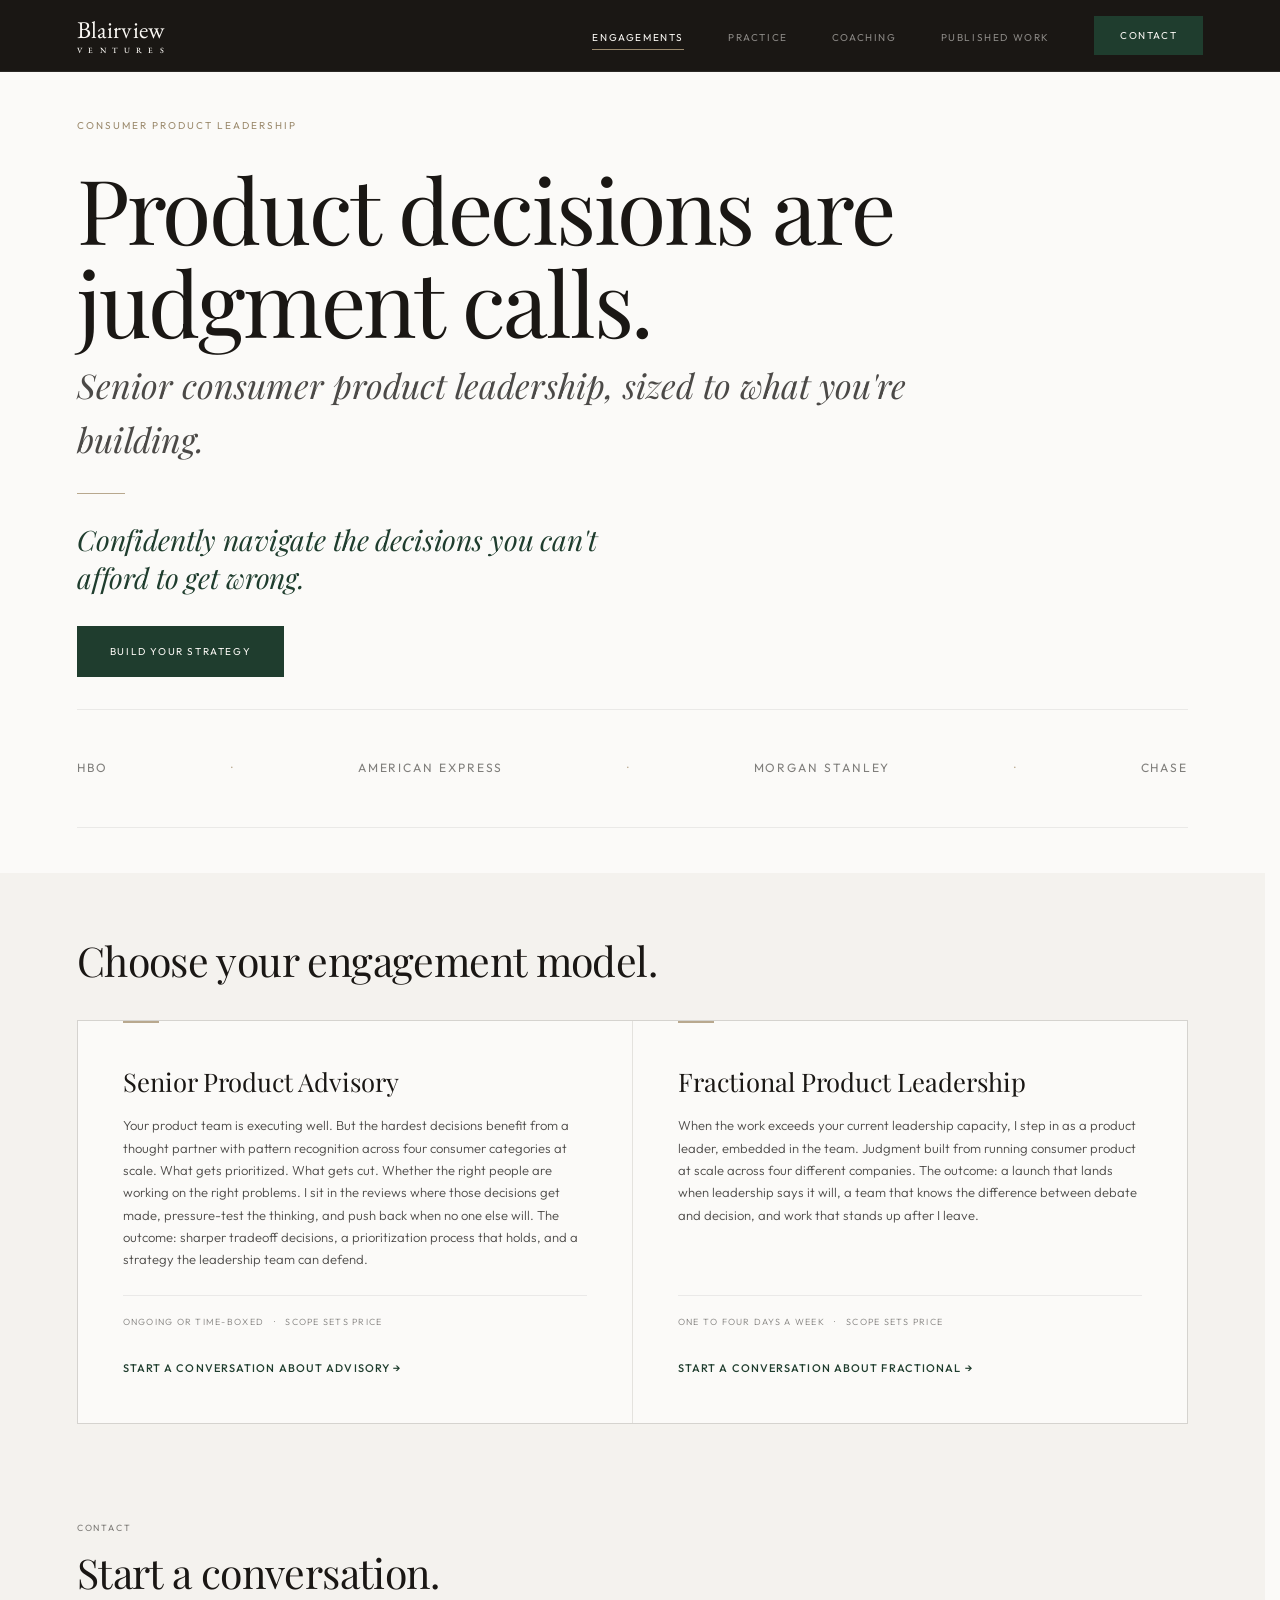
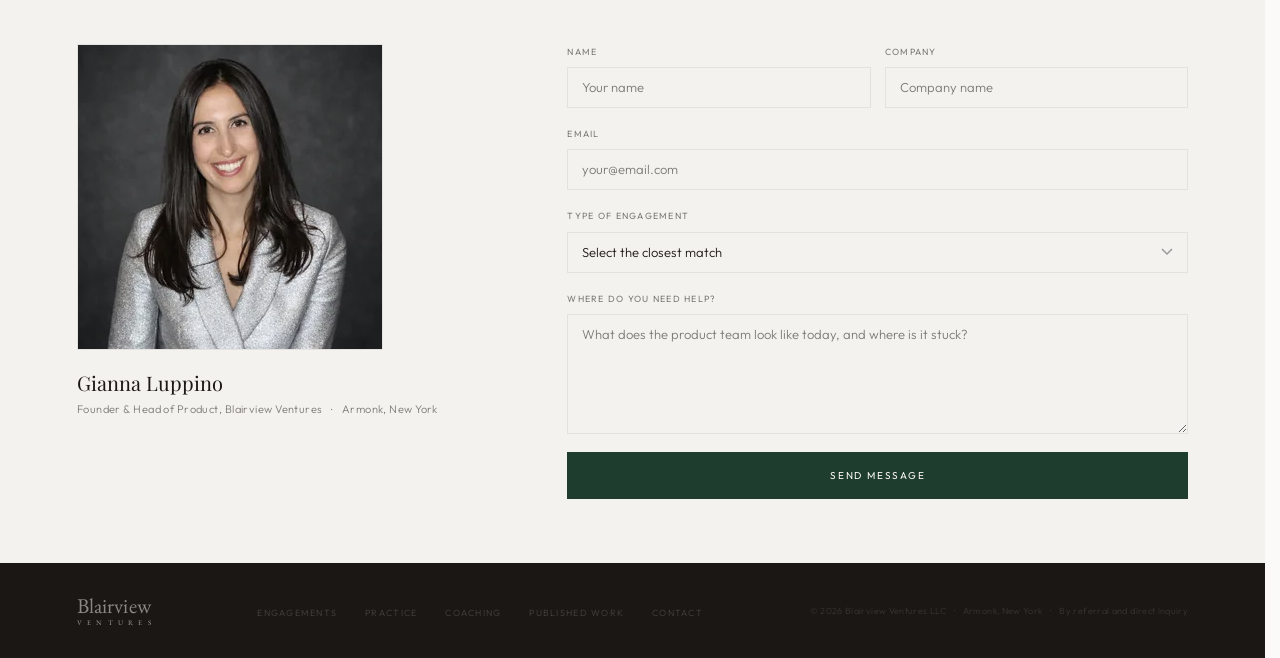
==== commit f1299ee6: "Add files via upload" ====
--- a/index.html
+++ b/index.html
@@ -356,7 +356,7 @@
     </a>
     <ul class="nav-links" role="list">
       <li><a href="/#engagements" class="nav-active" title="Engagement types and fractional product leadership">Engagements</a></li>
-      <li><a href="/practice/" title="Gianna Luppino's 17-year product leadership background">The Practice</a></li>
+      <li><a href="/practice/" title="Gianna Luppino's 17-year product leadership background">Practice</a></li>
       <li><a href="/coaching/" title="Interview coaching for product leaders">Coaching</a></li>
       <li><a href="/published-work/" title="The Directness Penalty and The Real Offer">Published Work</a></li>
       <li><a href="/#contact" class="nav-cta" title="Start a 20-minute fit conversation">Contact</a></li>
@@ -369,7 +369,7 @@
 
 <div class="mobile-drawer" id="drawer" role="navigation" aria-label="Mobile menu">
   <a href="/#engagements" class="nav-active" onclick="closeDrawer()">Engagements</a>
-  <a href="/practice/" onclick="closeDrawer()">The Practice</a>
+  <a href="/practice/" onclick="closeDrawer()">Practice</a>
   <a href="/coaching/" onclick="closeDrawer()">Coaching</a>
   <a href="/published-work/" onclick="closeDrawer()">Published Work</a>
   <a href="/#contact" class="mob-cta" onclick="closeDrawer()">Contact</a>
@@ -384,14 +384,18 @@
 
     <h1 class="hero-headline">
       Product decisions are judgment calls.
-      <em>Senior consumer product leadership, sized to what you're building. So your team ships what matters and removes what's not necessary.</em>
+      <em>Senior consumer product leadership, sized to what you're building.</em>
     </h1>
 
     <div class="hero-rule"></div>
 
-    <div class="hero-signature">For the consumer product decisions that teams can't afford to get wrong.</div>
-
-    <div class="hero-cred-strip" style="display:flex;align-items:center;gap:clamp(20px,3vw,40px);font-family:var(--ff-body);font-size:10px;letter-spacing:0.16em;text-transform:uppercase;color:var(--text-caption);font-weight:400;padding:clamp(24px,3vw,36px) 0;margin:clamp(16px,2vw,24px) 0;border-top:0.5px solid var(--rule);border-bottom:0.5px solid var(--rule);opacity:0;animation:fadeUp 0.8s ease 0.8s forwards;">
+    <div class="hero-signature">Confidently navigate the decisions you can't afford to get wrong.</div>
+
+    <div class="hero-actions">
+      <a href="#contact" class="btn btn-sage">Build Your Strategy</a>
+    </div>
+
+    <div class="hero-cred-strip" style="display:flex;align-items:center;justify-content:space-between;gap:clamp(20px,3vw,40px);font-family:var(--ff-body);font-size:12px;letter-spacing:0.16em;text-transform:uppercase;color:var(--text-caption);font-weight:400;padding:clamp(32px,4vw,48px) 0;margin:clamp(20px,2.5vw,32px) 0 0 0;border-top:0.5px solid var(--rule);border-bottom:0.5px solid var(--rule);opacity:0;animation:fadeUp 0.8s ease 0.8s forwards;">
       <span>HBO</span>
       <span class="hero-cred-divider" style="color:var(--gold-light)">&middot;</span>
       <span>American Express</span>
@@ -400,10 +404,6 @@
       <span class="hero-cred-divider" style="color:var(--gold-light)">&middot;</span>
       <span>Chase</span>
     </div>
-
-    <div class="hero-actions">
-      <a href="#contact" class="btn btn-sage">Build Your Strategy</a>
-    </div>
   </div>
 </section>
 
@@ -411,17 +411,14 @@
 <!-- ═══ ENGAGEMENTS ═══ -->
 <section class="section" style="background:var(--cream-2)" id="engagements">
   <div class="inner">
-    <div style="padding-bottom:clamp(24px,3vw,36px);margin-bottom:clamp(24px,3vw,36px);border-bottom:1px solid var(--rule);">
-      <!-- H2 covers both engagement types and replaces the prior split header + paragraph -->
-      <h2 class="display-md reveal reveal-d1">Senior consumer product leadership.<br>Two ways to engage.</h2>
-    </div>
+    <h2 class="display-md reveal reveal-d1" style="margin-bottom:clamp(24px,3vw,36px);">Choose your engagement model.</h2>
     <div class="eng-grid reveal" style="grid-template-columns: repeat(2, 1fr);">
       <!-- SENIOR PRODUCT ADVISORY -->
       <div class="eng-card">
         <div class="eng-name">Senior Product Advisory</div>
         <div class="mobile-collapse-wrap">
           <input type="checkbox" id="mc-advisory" class="mobile-collapse-input">
-          <div class="eng-body mobile-collapse">You have a head of product. The team is executing. But the hardest decisions benefit from a thought partner with pattern recognition across four consumer categories at scale. What gets prioritized. What gets cut. Whether the right people are working on the right problems. I sit in the reviews where those decisions get made, pressure-test the thinking, and push back when no one else will. The result: sharper tradeoff decisions, a prioritization process that holds, and a strategy the leadership team can defend.</div>
+          <div class="eng-body mobile-collapse">Your product team is executing well. But the hardest decisions benefit from a thought partner with pattern recognition across four consumer categories at scale. What gets prioritized. What gets cut. Whether the right people are working on the right problems. I sit in the reviews where those decisions get made, pressure-test the thinking, and push back when no one else will. The outcome: sharper tradeoff decisions, a prioritization process that holds, and a strategy the leadership team can defend.</div>
           <label class="mobile-collapse-toggle" for="mc-advisory"><span class="more-label">Read more &rarr;</span><span class="less-label">Read less</span></label>
         </div>
         <div class="eng-footer">Ongoing or time-boxed &ensp;&middot;&ensp; Scope sets price</div>
@@ -432,7 +429,7 @@
         <div class="eng-name">Fractional Product Leadership</div>
         <div class="mobile-collapse-wrap">
           <input type="checkbox" id="mc-fractional" class="mobile-collapse-input">
-          <div class="eng-body mobile-collapse">Your product leader seat is empty, or the work in front of you is bigger than the leadership in place can take on alone. I come in as a leader inside the team you already have, with judgment built from running consumer product at scale across four different companies. What that looks like: running the work day to day, deciding what gets built and what gets cut, breaking it down so people know what they own, and making the hard calls. The result: a launch that lands when leadership says it will, a team that knows where the line is between debate and decision, and work that stands up after I leave.</div>
+          <div class="eng-body mobile-collapse">When the work exceeds your current leadership capacity, I step in as a product leader, embedded in the team. Judgment built from running consumer product at scale across four different companies. The outcome: a launch that lands when leadership says it will, a team that knows the difference between debate and decision, and work that stands up after I leave.</div>
           <label class="mobile-collapse-toggle" for="mc-fractional"><span class="more-label">Read more &rarr;</span><span class="less-label">Read less</span></label>
         </div>
         <div class="eng-footer">One to four days a week &ensp;&middot;&ensp; Scope sets price</div>
@@ -535,7 +532,7 @@
     </span>
     <ul class="footer-nav" role="list">
       <li><a href="/#engagements">Engagements</a></li>
-      <li><a href="/practice/">The Practice</a></li>
+      <li><a href="/practice/">Practice</a></li>
       <li><a href="/coaching/">Coaching</a></li>
       <li><a href="/published-work/">Published Work</a></li>
       <li><a href="/#contact">Contact</a></li>
--- a/styles.css
+++ b/styles.css
@@ -1,4 +1,3 @@
-
 /* ── RESET ── */
 *,*::before,*::after{box-sizing:border-box}
 html{font-size:100%;-webkit-text-size-adjust:100%;scroll-behavior:smooth}
@@ -356,12 +355,7 @@
 }
 .eng-cta:hover { color: var(--sage-light); }
 
-/* ── PRACTICE / TIMELINE ── */
-.practice-grid {
-  display: grid; grid-template-columns: 55fr 45fr;
-  gap: clamp(48px, 6vw, 104px); align-items: start;
-}
-.practice-bio-col { position: sticky; top: clamp(80px, 8vw, 112px); align-self: start; }
+/* ── PRACTICE CLOSE BAND ── */
 .practice-close {
   text-align: center;
   margin-top: clamp(48px, 6vw, 80px);
@@ -379,24 +373,6 @@
   margin: 0 0 clamp(24px, 3vw, 36px);
 }
 .practice-close-statement span { display: block; }
-.timeline { display: flex; flex-direction: column; }
-.tl-entry {
-  padding-bottom: clamp(24px, 3vw, 36px); margin-bottom: clamp(24px, 3vw, 36px);
-  border-bottom: 1px solid var(--rule); position: relative;
-}
-.tl-entry:last-child { border-bottom: none; margin-bottom: 0; }
-.tl-dot {
-  position: absolute; left: 0; top: 6px;
-  width: 6px; height: 6px; border-radius: 50%;
-  background: var(--sage);
-}
-.tl-era { font-size: 9px; letter-spacing: 0.14em; text-transform: uppercase; color: var(--text-caption); margin-bottom: 4px; }
-.tl-tags { font-size: 9px; letter-spacing: 0.14em; text-transform: uppercase; color: var(--sage); font-weight: 500; margin-bottom: 14px; }
-.tl-title { font-family: var(--ff-display); font-size: clamp(16px, 1.4vw, 20px); font-weight: 400; color: var(--ink); line-height: 1.28; margin-bottom: 8px; }
-.tl-role { font-size: 11px; letter-spacing: 0.06em; text-transform: uppercase; color: var(--sage); font-weight: 500; margin-bottom: 10px; }
-.tl-body { font-size: 13px; color: var(--text-body); line-height: 1.65; font-weight: 300; }
-.tl-body + .tl-body { margin-top: 10px; }
-.tl-credit { font-size: 12px; font-style: italic; color: var(--sage); line-height: 1.55; font-weight: 300; margin-top: 10px; }
 
 /* ── DIAGNOSTIC / PULLQUOTE ── */
 .diagnostic-grid {
@@ -548,8 +524,7 @@
   .cred-item:nth-child(3) { padding-left: 0; }
   .cred-item:nth-child(4)::after { display: none; }
   .eng-grid { grid-template-columns: 1fr !important; }
-  .practice-grid, .diagnostic-grid, .contact-grid { grid-template-columns: 1fr; }
-  .practice-bio-col { position: static; top: auto; }
+  .contact-grid { grid-template-columns: 1fr; }
   .practice-close-statement span { display: inline; }
   .practice-close-statement span + span::before { content: " "; }
   .contact-grid { gap: 32px; }
@@ -681,39 +656,6 @@
   .hero-cred-divider { display: none !important; }
 
   /* ──────────────────────────────────────────────────────────
-     MOVE A: PRACTICE TIMELINE — collapse to titles on mobile
-     ──────────────────────────────────────────────────────────
-     Default state: hide era + body, show only titles in a tight stack.
-     Toggle reveals full entries. Saves ~440px before tap. */
-  .timeline-collapse-input:not(:checked) ~ .tl-entry {
-    padding: 10px 0;
-    margin-bottom: 0;
-  }
-  .timeline-collapse-input:not(:checked) ~ .tl-entry .tl-era,
-  .timeline-collapse-input:not(:checked) ~ .tl-entry .tl-tags,
-  .timeline-collapse-input:not(:checked) ~ .tl-entry .tl-role,
-  .timeline-collapse-input:not(:checked) ~ .tl-entry .tl-body,
-  .timeline-collapse-input:not(:checked) ~ .tl-entry .tl-credit {
-    display: none;
-  }
-  .timeline-collapse-input:not(:checked) ~ .tl-entry .tl-title {
-    margin-bottom: 0;
-    font-size: 14px;
-  }
-  /* When expanded, restore native styling */
-  .timeline-collapse-input:checked ~ .tl-entry {
-    padding: 18px 0;
-  }
-  /* Show the toggle on mobile (it's hidden by default) */
-  .timeline-collapse-toggle {
-    display: inline-block !important;
-    margin-top: 16px;
-    align-self: flex-start;
-  }
-  .timeline-collapse-input:checked ~ .timeline-collapse-toggle .more-label { display: none; }
-  .timeline-collapse-input:not(:checked) ~ .timeline-collapse-toggle .less-label { display: none; }
-
-  /* ──────────────────────────────────────────────────────────
      MOVE B: DIAGNOSTIC TRIGGER LIST — tighten on mobile
      ──────────────────────────────────────────────────────────
      Reduce padding and font weight; remove visual chrome.
@@ -914,3 +856,65 @@
 section[id] {
   scroll-margin-top: var(--nav-h);
 }
+
+
+/* ═══════════════════════════════════════════════════════════
+   STICKY FOOTER + SCROLLBAR STABILITY
+   (Patch 6 of WEBSITE_PATCH_WAVE_2026-06-04)
+   
+   Three fixes that together resolve cross-page visual drift
+   that became visible when the short-content /coaching/ page
+   shipped:
+   
+   1) STICKY FOOTER: On pages with content shorter than the
+      viewport (notably /coaching/), the dark footer rendered
+      directly below content with empty cream below it. Flex
+      column on body with flex:1 0 auto on main pushes the
+      footer to viewport bottom on short pages. On longer
+      pages where content exceeds viewport (homepage, /practice/,
+      /published-work/) flex behavior degrades to normal flow
+      with no visual change.
+   
+   2) FOOTER BELOW THE FOLD: Setting min-height:100vh on main
+      forces every page to be at least viewport-tall. On short
+      pages this means the footer renders just past the bottom
+      edge of the viewport (below the fold), requiring a scroll
+      to reveal. On long pages min-height:100vh is a floor that
+      content already exceeds — no regression.
+   
+   3) SCROLLBAR STABILITY: Pages with content taller than the
+      viewport trigger a vertical scrollbar (~15-17px wide);
+      shorter pages do not. The width difference caused
+      horizontal layout shift in the nav wordmark and section
+      content when navigating between long and short tabs.
+      scrollbar-gutter:stable reserves the scrollbar lane in
+      layout regardless of whether the bar is currently shown.
+      Supported in Chrome 94+, Firefox 97+, Safari 15.5+.
+      Older browsers fall back to prior behavior (no regression).
+   
+   Note on existing fixed nav: The site nav uses position:fixed
+   and is removed from flex flow. The mobile drawer uses
+   position:fixed similarly. Neither participates in the body
+   flex layout, so no interaction conflict.
+   
+   Note on min-height:100vh: with main at min-height:100vh,
+   short pages will show a visible cream expanse below content
+   and above the footer (the empty space that brings main up to
+   viewport height). This is intentional. The alternative is to
+   add more content to the page itself.
+   ═══════════════════════════════════════════════════════════ */
+html {
+  scrollbar-gutter: stable;
+}
+body {
+  min-height: 100vh;
+  display: flex;
+  flex-direction: column;
+}
+main {
+  flex: 1 0 auto;
+  min-height: 100vh;
+}
+.footer-wrap {
+  flex-shrink: 0;
+}
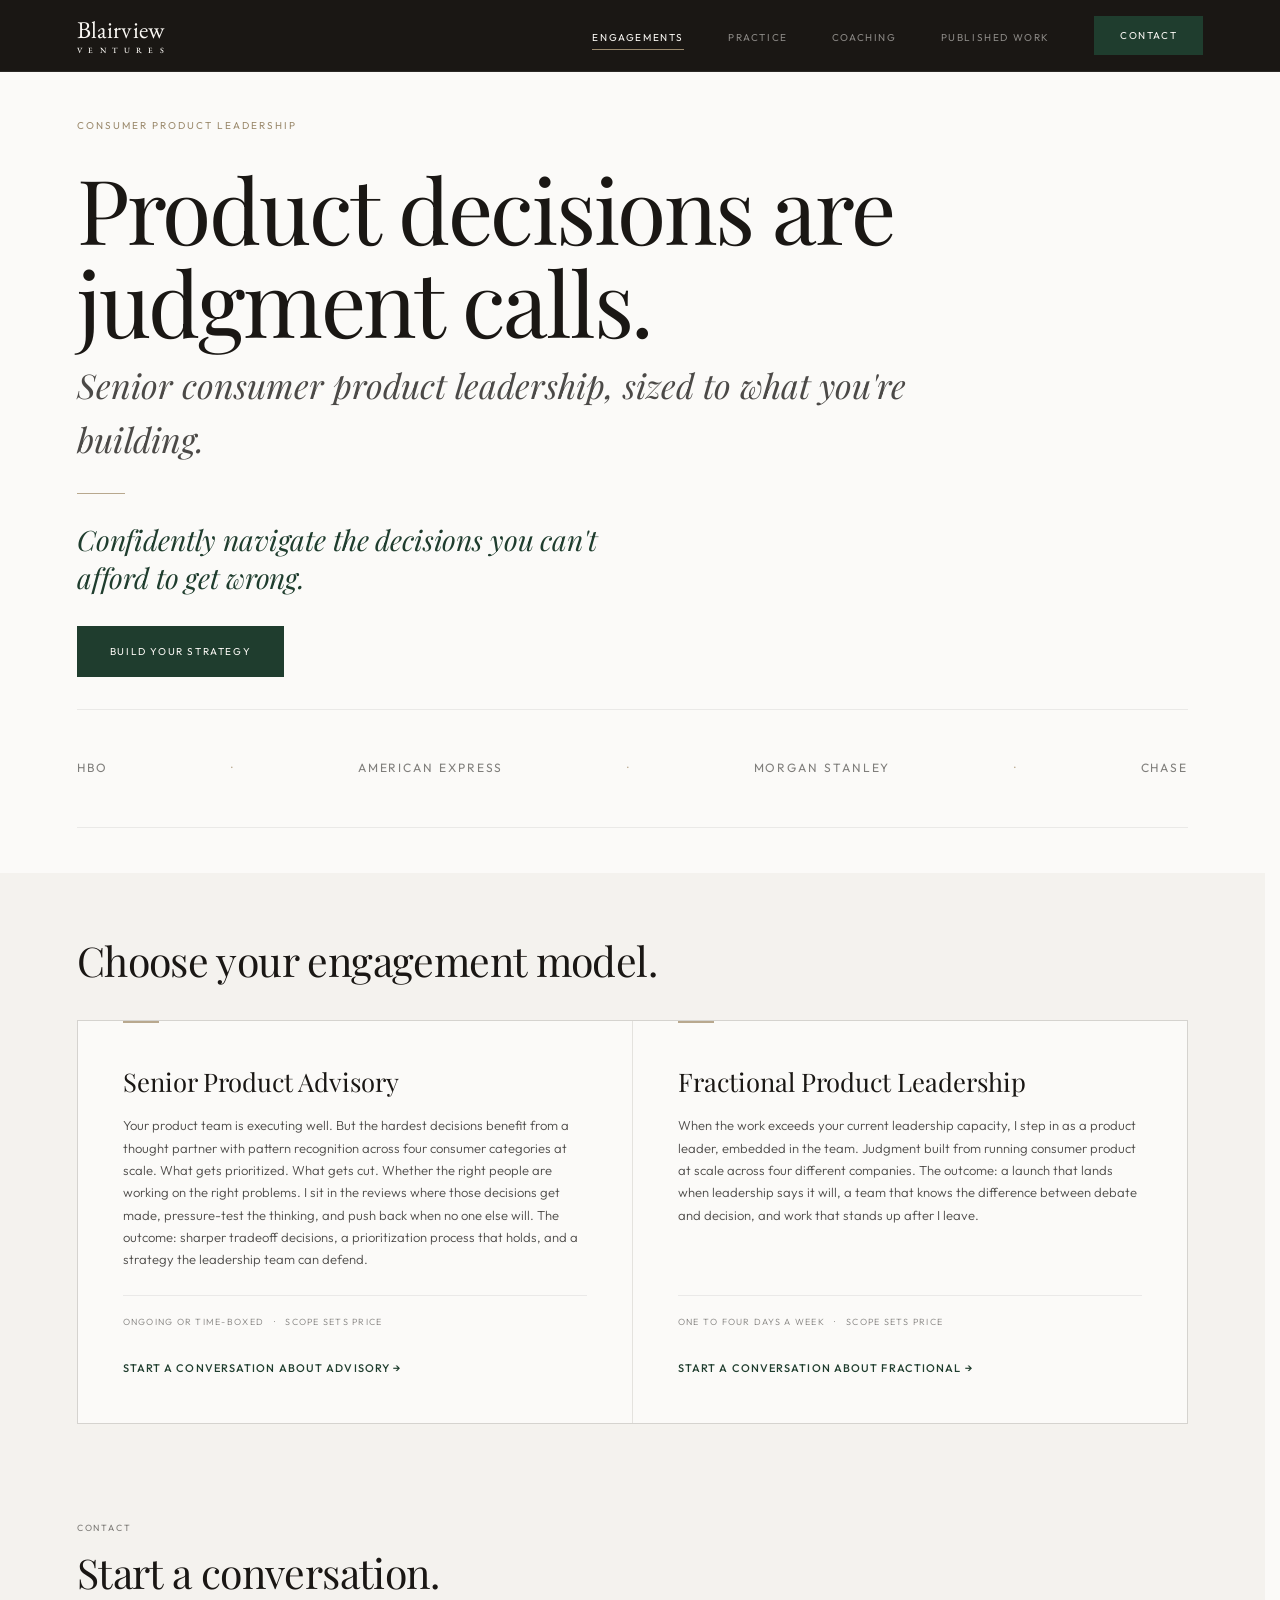
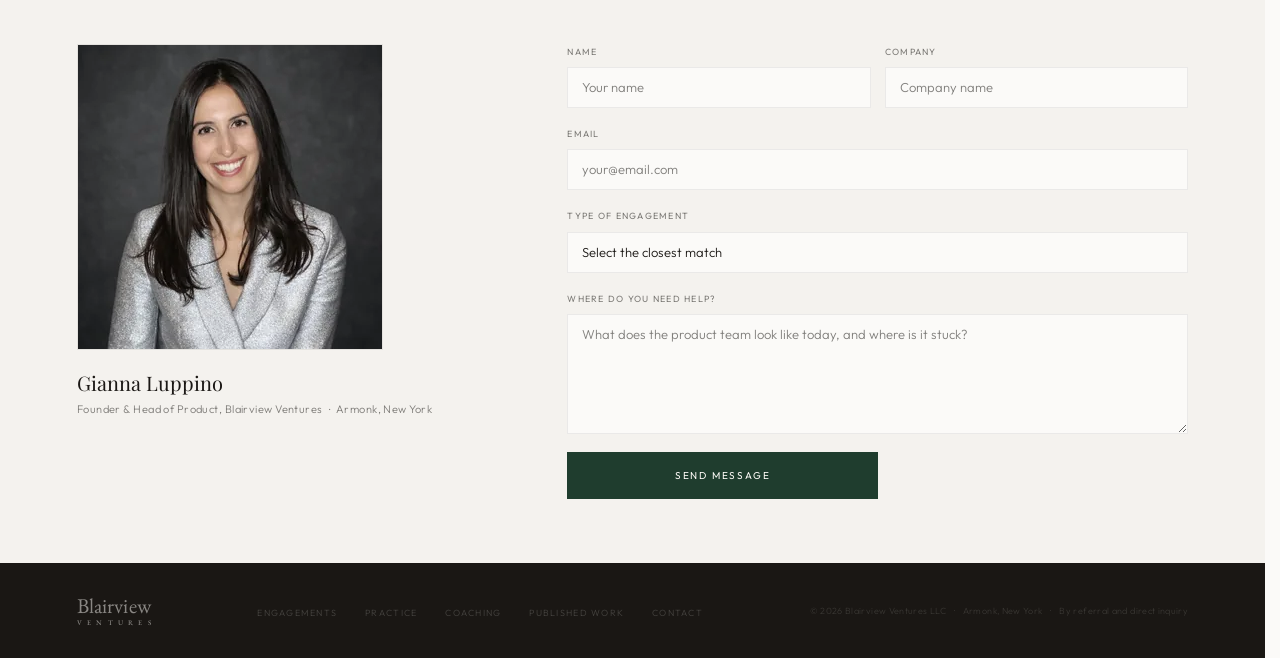
==== commit 3e754752: "Update index.html" ====
--- a/index.html
+++ b/index.html
@@ -340,6 +340,10 @@
   @media (max-width: 768px) {
     .headshot-wrap--large .headshot--large { max-width: 240px; }
   }
+  @media (max-width: 640px) {
+    .headshot-wrap--large .headshot-title .headshot-title-sep { display: none; }
+    .headshot-wrap--large .headshot-title .headshot-title-loc { display: block; margin-top: 4px; }
+  }
 </style>
 </head>
 <link rel="stylesheet" href="/styles.css">
@@ -485,7 +489,7 @@
             <img src="/images/Gianna_Luppino_Headshot_304.png" alt="Gianna Luppino, Founder of Blairview Ventures" class="headshot headshot--large" loading="lazy" decoding="async">
           </picture>
           <p class="headshot-name">Gianna Luppino</p>
-          <p class="headshot-title">Founder &amp; Head of Product, Blairview Ventures &ensp;&middot;&ensp; Armonk, New York</p>
+          <p class="headshot-title">Founder &amp; Head of Product, Blairview Ventures<span class="headshot-title-sep">&ensp;&middot;&ensp;</span><span class="headshot-title-loc">Armonk, New&nbsp;York</span></p>
         </div>
       </div>
       <div class="reveal reveal-d2">
--- a/styles.css
+++ b/styles.css
@@ -918,3 +918,32 @@
 .footer-wrap {
   flex-shrink: 0;
 }
+
+/* ═══════════════════════════════════════════════════════════════
+   WEBSITE PATCH WAVE 2026-06-07 — APPENDED RULES
+   Source: Friend's UI/UX + copy review (Figma DONE/NOT STARTED markers)
+   Three rules total:
+     1. Hero CTA min-width 180px (visual weight on credentials strip)
+     2. Contact form fields: ivory background on cream-2 section
+     3. Send Message button: half-width on desktop, full-width <900px
+   Card flex alignment NOT added here. The existing .eng-card rule at
+   line 310 (display:flex flex-direction:column) plus .eng-footer rule
+   at line 345 (margin-top:auto) plus mobile breakpoint rules at lines
+   587-588 already handle footer alignment correctly across asymmetric
+   card body lengths. No additional flex rules needed.
+   ═══════════════════════════════════════════════════════════════ */
+
+/* Hero CTA: width increase for visual weight against credentials strip */
+.hero-actions .btn { min-width: 180px; text-align: center; }
+
+/* Contact form fields: lighter ivory background on cream-2 section
+   (was matching section bg; now reads as distinct input surface) */
+#contact .form-ctrl { background: var(--cream); }
+
+/* Send Message button: half-width on desktop, full-width below 900px.
+   900px breakpoint matches existing .contact-grid single-column collapse
+   at line 527. A 50% button on a single-column mobile form is too small. */
+.form-submit { width: 50%; }
+@media (max-width: 900px) {
+  .form-submit { width: 100%; }
+}
